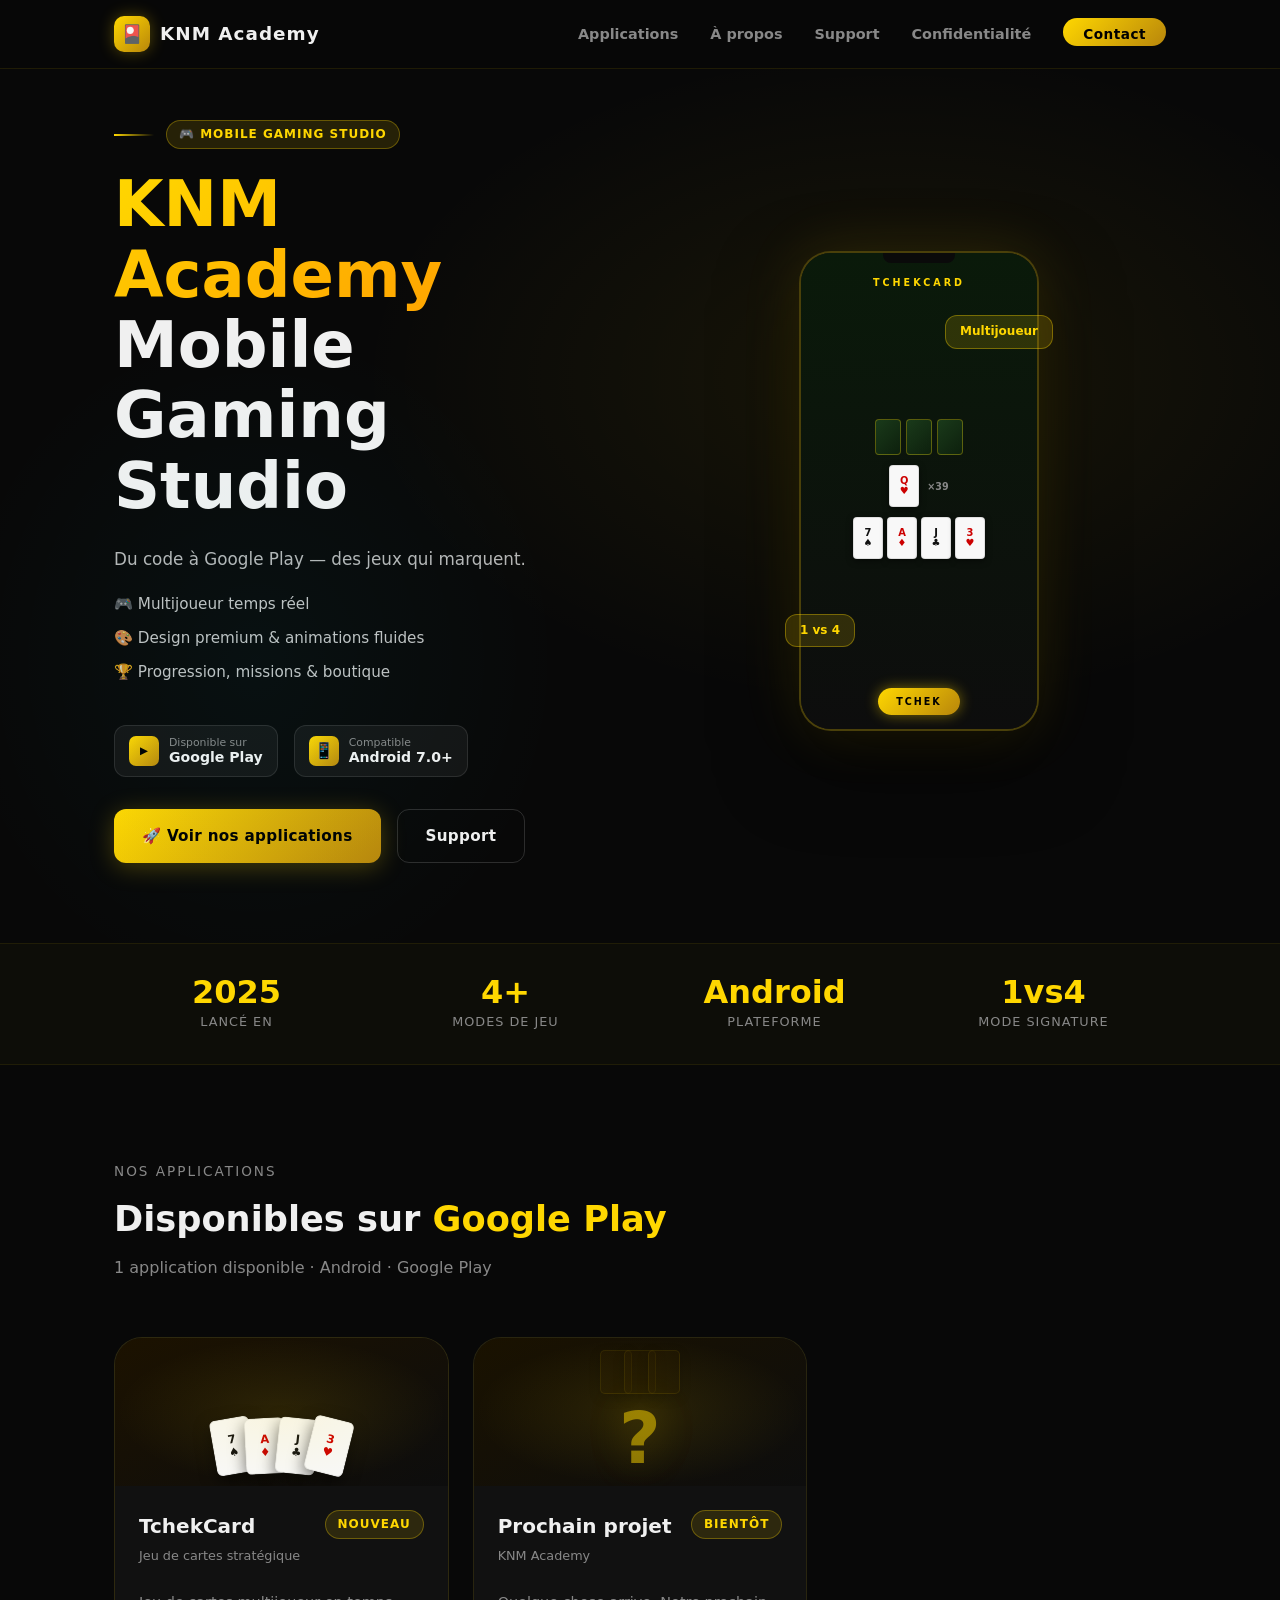
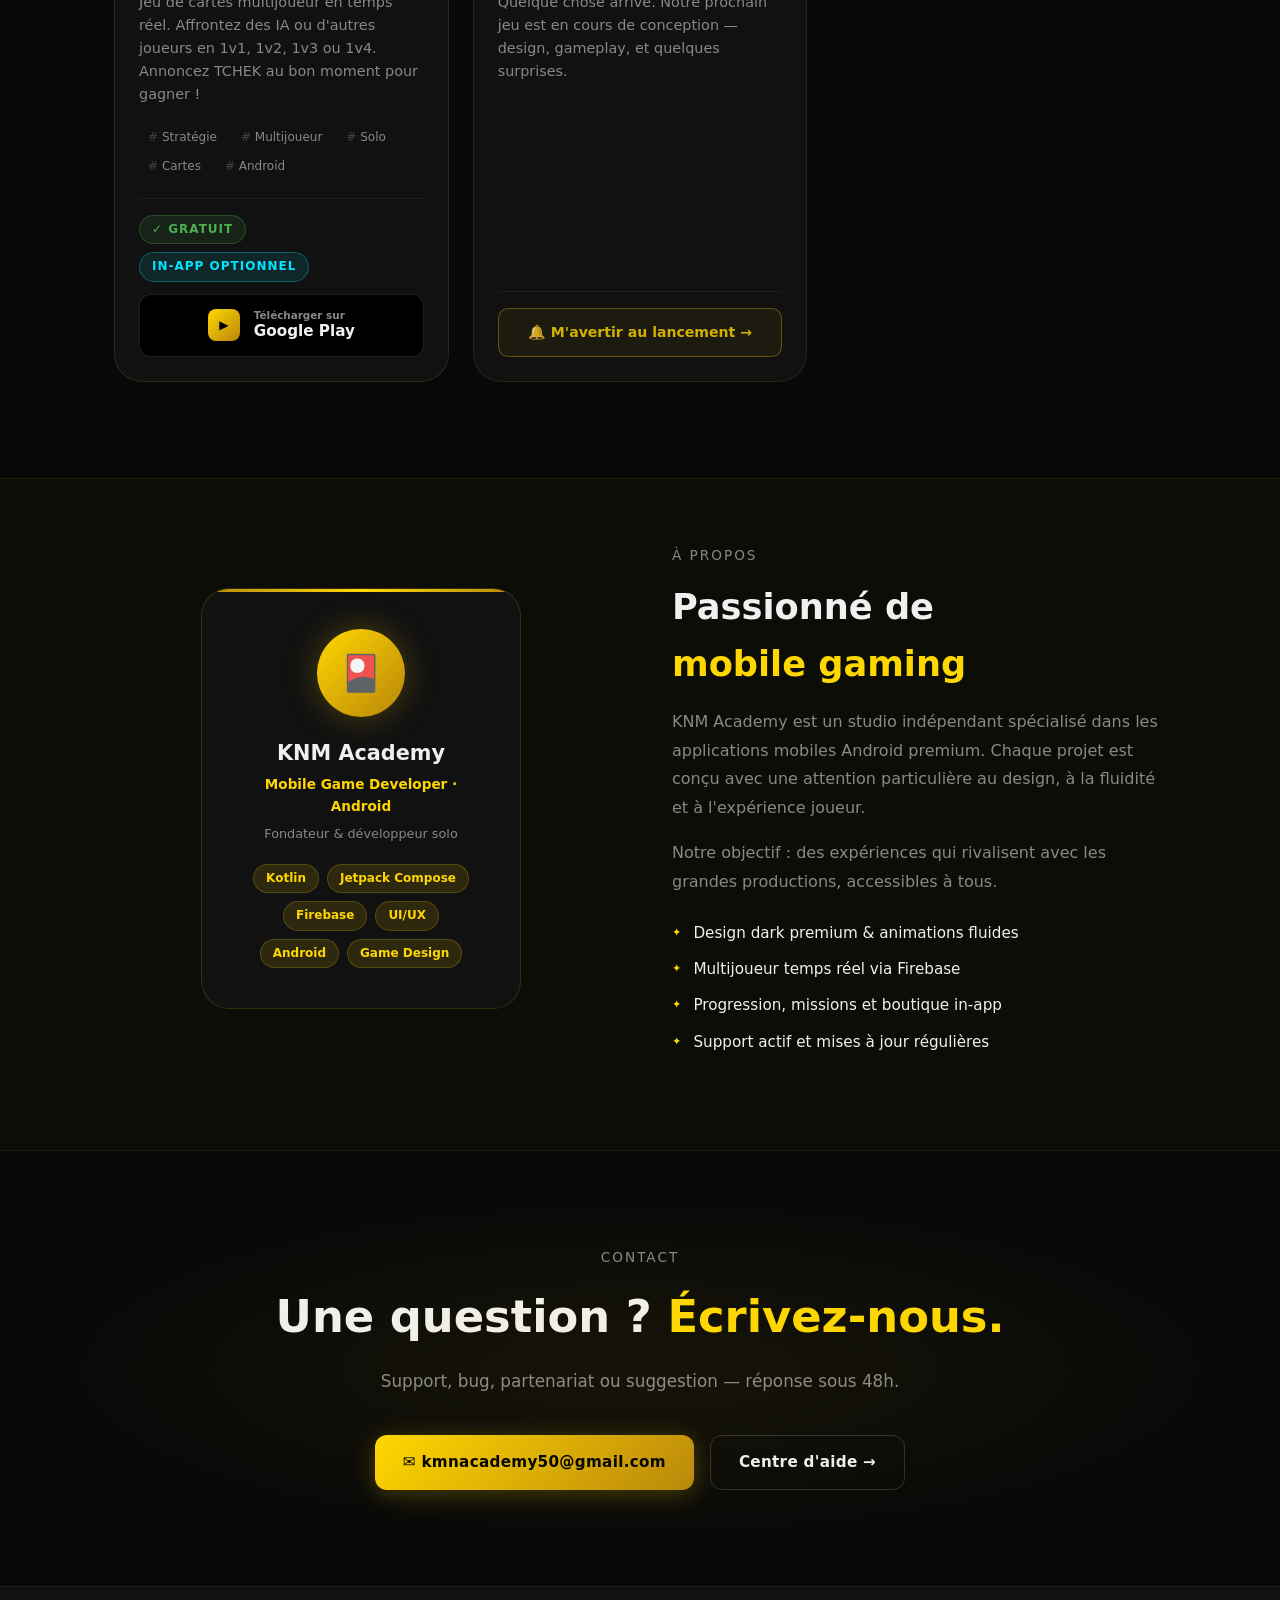
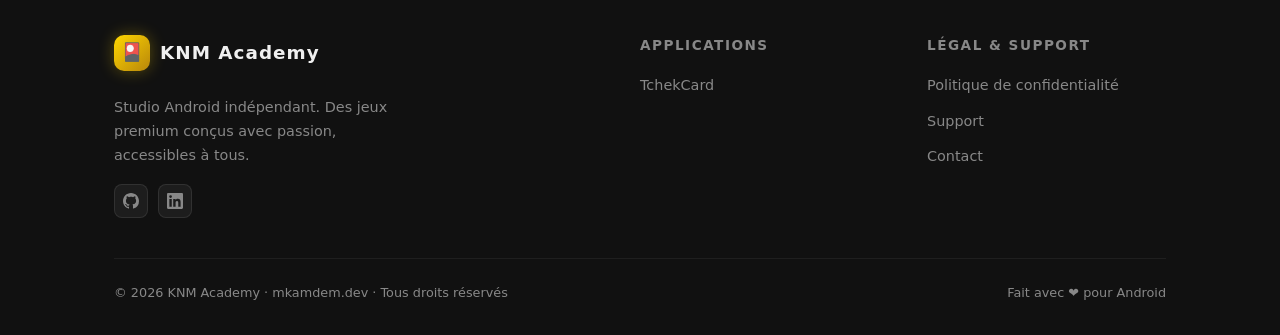
==== index.html @ 72278f52 "Add files via upload" ====
<!DOCTYPE html>
<html lang="fr">
<head>
  <meta charset="UTF-8" />
  <meta name="viewport" content="width=device-width, initial-scale=1.0" />
  <title>KNM Academy — Mobile Gaming Studio</title>
  <meta name="description" content="KNM Academy — Studio de développement Android. Découvrez TchekCard, le jeu de cartes stratégique multijoueur." />
  <meta name="author" content="KNM Academy" />
  <meta property="og:title" content="KNM Academy — Mobile Gaming Studio" />
  <meta property="og:description" content="Applications mobiles premium — Android" />
  <meta property="og:type" content="website" />
  <meta property="og:url" content="https://mkamdem.dev" />
  <link rel="icon" href="data:image/svg+xml,<svg xmlns='http://www.w3.org/2000/svg' viewBox='0 0 100 100'><text y='.9em' font-size='90'>🎴</text></svg>" />
  <link rel="stylesheet" href="style.css" />
</head>
<body>

  <!-- ── Navigation ─────────────────────────────────────────────────────── -->
  <nav id="navbar">
    <div class="container nav-inner">
      <a href="index.html" class="nav-logo">
        <div class="logo-icon">🎴</div>
        KNM Academy
      </a>
      <ul class="nav-links" id="navLinks">
        <li><a href="#apps">Applications</a></li>
        <li><a href="#about">À propos</a></li>
        <li><a href="support.html">Support</a></li>
        <li><a href="privacy-policy.html">Confidentialité</a></li>
        <li><a href="#contact" class="nav-cta">Contact</a></li>
      </ul>
      <div class="nav-hamburger" id="hamburger" aria-label="Menu">
        <span></span><span></span><span></span>
      </div>
    </div>
  </nav>

  <!-- ── Hero ───────────────────────────────────────────────────────────── -->
  <section class="hero">
    <div class="hero-bg"></div>
    <div class="container">
      <div class="hero-grid">

        <!-- Left — Text -->
        <div>
          <div class="hero-eyebrow">
            <span class="badge badge-gold">🎮 Mobile Gaming Studio</span>
          </div>

          <!-- FIX 1 : titre sémantique — or = nom de marque, pas mot aléatoire -->
          <h1 class="hero-title">
            <span>KNM Academy</span><br/>
            Mobile Gaming Studio
          </h1>

          <!-- FIX 5 : sous-titre court + bullets au lieu d'un paragraphe dense -->
          <p class="hero-tagline">Du code à Google Play — des jeux qui marquent.</p>
          <ul class="hero-bullets">
            <li>🎮 Multijoueur temps réel</li>
            <li>🎨 Design premium &amp; animations fluides</li>
            <li>🏆 Progression, missions &amp; boutique</li>
          </ul>

          <!-- FIX 7 : social proof — Google Play badge + rating -->
          <div class="social-proof-row">
            <div class="gplay-mockup">
              <span class="gplay-icon">▶</span>
              <div>
                <div class="gplay-label">Disponible sur</div>
                <div class="gplay-store">Google Play</div>
              </div>
            </div>
            <div class="gplay-mockup">
              <span class="gplay-icon" style="font-size:1rem;">📱</span>
              <div>
                <div class="gplay-label">Compatible</div>
                <div class="gplay-store">Android 7.0+</div>
              </div>
            </div>
          </div>

          <div class="hero-actions">
            <a href="#apps" class="btn btn-primary">🚀 Voir nos applications</a>
            <a href="support.html" class="btn btn-outline">Support</a>
          </div>
        </div>

        <!-- FIX 2 & 3 : mockup contrasté + badges sortis du conteneur -->
        <div class="hero-visual">
          <div class="mockup-wrapper">
            <div class="app-mockup">

              <!-- Phone top notch -->
              <div class="mockup-notch"></div>

              <!-- Game screen content -->
              <div class="mockup-screen">
                <div class="mockup-screen-title">TCHEKCARD</div>
                <div class="mockup-table">
                  <!-- Opponent hand -->
                  <div class="mockup-opp">
                    <div class="mockup-card-back"></div>
                    <div class="mockup-card-back"></div>
                    <div class="mockup-card-back"></div>
                  </div>
                  <!-- Discard pile -->
                  <div class="mockup-discard">
                    <div class="mockup-card-face red">Q<br/>♥</div>
                    <div class="mockup-pile-count">×39</div>
                  </div>
                  <!-- Player hand -->
                  <div class="mockup-hand">
                    <div class="mockup-card-face">7<br/>♠</div>
                    <div class="mockup-card-face red">A<br/>♦</div>
                    <div class="mockup-card-face">J<br/>♣</div>
                    <div class="mockup-card-face red">3<br/>♥</div>
                  </div>
                </div>
                <!-- TCHEK button -->
                <div class="mockup-tchek">TCHEK</div>
              </div>

            </div>
            <!-- FIX 3 : badges OUTSIDE mockup → plus d'overflow -->
            <span class="floating-badge top-right">Multijoueur</span>
            <span class="floating-badge bottom-left">1 vs 4</span>
          </div>
        </div>

      </div>
    </div>
  </section>

  <!-- ── Stats strip ────────────────────────────────────────────────────── -->
  <div class="stats-strip">
    <div class="container">
      <div class="stats-grid">
        <div>
          <div class="stat-num gold">2025</div>
          <div class="stat-label">Lancé en</div>
        </div>
        <div>
          <div class="stat-num gold">4+</div>
          <div class="stat-label">Modes de jeu</div>
        </div>
        <div>
          <div class="stat-num gold">Android</div>
          <div class="stat-label">Plateforme</div>
        </div>
        <div>
          <div class="stat-num gold">1vs4</div>
          <div class="stat-label">Mode signature</div>
        </div>
      </div>
    </div>
  </div>

  <!-- ── Apps ───────────────────────────────────────────────────────────── -->
  <section class="section" id="apps">
    <div class="container">
      <div class="section-header">
        <p class="sub" style="font-size:.85rem;letter-spacing:2px;text-transform:uppercase;margin-bottom:8px;">Nos Applications</p>
        <h2 class="section-title">Disponibles sur <span class="gold">Google Play</span></h2>
        <p class="section-sub">1 application disponible · Android · Google Play</p>
      </div>
      <div class="apps-grid">

        <!-- TchekCard -->
        <div class="app-card">
          <div class="app-card-banner tchekcard-banner">
            <div class="mini-hand">
              <div class="mini-card-face" style="--r:-10deg">7<br/>♠</div>
              <div class="mini-card-face red" style="--r:-3deg">A<br/>♦</div>
              <div class="mini-card-face" style="--r:6deg">J<br/>♣</div>
              <div class="mini-card-face red" style="--r:14deg">3<br/>♥</div>
            </div>
          </div>
          <div class="app-card-body">
            <div class="app-card-header">
              <div>
                <div class="app-name">TchekCard</div>
                <div class="app-genre">Jeu de cartes stratégique</div>
              </div>
              <span class="badge badge-gold">Nouveau</span>
            </div>
            <p class="app-desc">
              Jeu de cartes multijoueur en temps réel. Affrontez des IA ou d'autres joueurs
              en 1v1, 1v2, 1v3 ou 1v4. Annoncez TCHEK au bon moment pour gagner !
            </p>
            <div class="app-tags">
              <span class="app-tag">Stratégie</span>
              <span class="app-tag">Multijoueur</span>
              <span class="app-tag">Solo</span>
              <span class="app-tag">Cartes</span>
              <span class="app-tag">Android</span>
            </div>
            <div class="app-card-footer">
              <div style="display:flex;gap:8px;flex-wrap:wrap;margin-bottom:12px;">
                <span class="badge badge-green">✓ Gratuit</span>
                <span class="badge badge-cyan">In-app optionnel</span>
              </div>
              <a href="#" class="play-store-btn play-store-full">
                <span class="gp-arrow">▶</span>
                <div>
                  <div class="gp-sub">Télécharger sur</div>
                  <div class="gp-main">Google Play</div>
                </div>
              </a>
            </div>
          </div>
        </div>

        <!-- Coming soon -->
        <div class="app-card coming-soon-card">
          <div class="app-card-banner coming-banner">
            <div class="mystery-hand">
              <div class="mystery-card-back"></div>
              <div class="mystery-card-back"></div>
              <div class="mystery-card-back"></div>
            </div>
            <div class="mystery-label">?</div>
          </div>
          <div class="app-card-body">
            <div class="app-card-header">
              <div>
                <div class="app-name">Prochain projet</div>
                <div class="app-genre">KNM Academy</div>
              </div>
              <span class="badge badge-gold">Bientôt</span>
            </div>
            <p class="app-desc">
              Quelque chose arrive. Notre prochain jeu est en cours de conception —
              design, gameplay, et quelques surprises.
            </p>
            <div class="app-card-footer">
              <a href="mailto:kmnacademy50@gmail.com?subject=Notification — Prochain jeu KNM Academy" class="notify-btn">
                🔔 M'avertir au lancement →
              </a>
            </div>
          </div>
        </div>

      </div>
    </div>
  </section>

  <!-- ── About ──────────────────────────────────────────────────────────── -->
  <section class="section" id="about" style="padding-top:64px;background:rgba(255,215,0,.02);border-top:1px solid rgba(255,215,0,.06);border-bottom:1px solid rgba(255,215,0,.06);">
    <div class="container">
      <div class="about-grid">
        <div class="about-visual">
          <div class="dev-card">
            <div class="dev-avatar">🎴</div>
            <div class="dev-name">KNM Academy</div>
            <div class="dev-role">Mobile Game Developer · Android</div>
            <div class="dev-bio">Fondateur &amp; développeur solo</div>
            <div class="dev-skills">
              <span class="skill-tag">Kotlin</span>
              <span class="skill-tag">Jetpack Compose</span>
              <span class="skill-tag">Firebase</span>
              <span class="skill-tag">UI/UX</span>
              <span class="skill-tag">Android</span>
              <span class="skill-tag">Game Design</span>
            </div>
          </div>
        </div>
        <div class="about-content">
          <p class="sub" style="font-size:.85rem;letter-spacing:2px;text-transform:uppercase;margin-bottom:12px;">À propos</p>
          <h2 class="section-title">Passionné de <span class="gold" style="white-space:nowrap;">mobile gaming</span></h2>
          <p style="color:var(--text-sub);font-size:1rem;line-height:1.8;margin:16px 0;">
            KNM Academy est un studio indépendant spécialisé dans les applications mobiles Android premium.
            Chaque projet est conçu avec une attention particulière au design, à la fluidité et à l'expérience joueur.
          </p>
          <p style="color:var(--text-sub);font-size:1rem;line-height:1.8;margin-bottom:24px;">
            Notre objectif : des expériences qui rivalisent avec les grandes productions, accessibles à tous.
          </p>
          <ul class="feature-list">
            <li>Design dark premium &amp; animations fluides</li>
            <li>Multijoueur temps réel via Firebase</li>
            <li>Progression, missions et boutique in-app</li>
            <li>Support actif et mises à jour régulières</li>
          </ul>
        </div>
      </div>
    </div>
  </section>

  <!-- ── CTA / Contact ──────────────────────────────────────────────────── -->
  <section class="cta-section" id="contact">
    <div class="container">
      <p class="sub" style="font-size:.85rem;letter-spacing:2px;text-transform:uppercase;margin-bottom:12px;">Contact</p>
      <h2 class="cta-title">Une question ? <span class="gold">Écrivez-nous.</span></h2>
      <p class="cta-desc">Support, bug, partenariat ou suggestion — réponse sous 48h.</p>
      <div style="display:flex;gap:16px;justify-content:center;flex-wrap:wrap;">
        <a href="mailto:kmnacademy50@gmail.com" class="btn btn-primary">✉️ kmnacademy50@gmail.com</a>
        <a href="support.html" class="btn btn-outline">Centre d'aide →</a>
      </div>
    </div>
  </section>

  <!-- ── Footer ─────────────────────────────────────────────────────────── -->
  <footer>
    <div class="container">
      <div class="footer-grid">
        <div class="footer-brand">
          <a href="index.html" class="nav-logo" style="margin-bottom:12px;display:inline-flex;">
            <div class="logo-icon">🎴</div>
            KNM Academy
          </a>
          <p>Studio Android indépendant. Des jeux premium conçus avec passion, accessibles à tous.</p>
          <div class="footer-social">
            <a href="https://github.com/mkamdem" class="social-link" aria-label="GitHub" target="_blank" rel="noopener">
              <svg width="16" height="16" viewBox="0 0 24 24" fill="currentColor"><path d="M12 0C5.37 0 0 5.37 0 12c0 5.31 3.435 9.795 8.205 11.385.6.105.825-.255.825-.57 0-.285-.015-1.23-.015-2.235-3.015.555-3.795-.735-4.035-1.41-.135-.345-.72-1.41-1.23-1.695-.42-.225-1.02-.78-.015-.795.945-.015 1.62.87 1.845 1.23 1.08 1.815 2.805 1.305 3.495.99.105-.78.42-1.305.765-1.605-2.67-.3-5.46-1.335-5.46-5.925 0-1.305.465-2.385 1.23-3.225-.12-.3-.54-1.53.12-3.18 0 0 1.005-.315 3.3 1.23.96-.27 1.98-.405 3-.405s2.04.135 3 .405c2.295-1.56 3.3-1.23 3.3-1.23.66 1.65.24 2.88.12 3.18.765.84 1.23 1.905 1.23 3.225 0 4.605-2.805 5.625-5.475 5.925.435.375.81 1.095.81 2.22 0 1.605-.015 2.895-.015 3.3 0 .315.225.69.825.57A12.02 12.02 0 0 0 24 12c0-6.63-5.37-12-12-12z"/></svg>
            </a>
            <a href="https://linkedin.com/in/mkamdem" class="social-link" aria-label="LinkedIn" target="_blank" rel="noopener">
              <svg width="16" height="16" viewBox="0 0 24 24" fill="currentColor"><path d="M20.447 20.452h-3.554v-5.569c0-1.328-.027-3.037-1.852-3.037-1.853 0-2.136 1.445-2.136 2.939v5.667H9.351V9h3.414v1.561h.046c.477-.9 1.637-1.85 3.37-1.85 3.601 0 4.267 2.37 4.267 5.455v6.286zM5.337 7.433a2.062 2.062 0 0 1-2.063-2.065 2.064 2.064 0 1 1 2.063 2.065zm1.782 13.019H3.555V9h3.564v11.452zM22.225 0H1.771C.792 0 0 .774 0 1.729v20.542C0 23.227.792 24 1.771 24h20.451C23.2 24 24 23.227 24 22.271V1.729C24 .774 23.2 0 22.222 0h.003z"/></svg>
            </a>
          </div>
        </div>
        <div class="footer-col">
          <h4>Applications</h4>
          <ul>
            <li><a href="#apps">TchekCard</a></li>
          </ul>
        </div>
        <div class="footer-col">
          <h4>Légal &amp; Support</h4>
          <ul>
            <li><a href="privacy-policy.html">Politique de confidentialité</a></li>
            <li><a href="support.html">Support</a></li>
            <li><a href="mailto:kmnacademy50@gmail.com">Contact</a></li>
          </ul>
        </div>
      </div>
      <div class="footer-bottom">
        <span>© 2026 KNM Academy · mkamdem.dev · Tous droits réservés</span>
        <span>Fait avec ❤️ pour Android</span>
      </div>
    </div>
  </footer>

  <script>
    const hamburger = document.getElementById('hamburger');
    const navLinks  = document.getElementById('navLinks');
    hamburger.addEventListener('click', () => navLinks.classList.toggle('open'));
    window.addEventListener('scroll', () => {
      document.getElementById('navbar').style.background =
        window.scrollY > 40 ? 'rgba(8,8,8,.97)' : 'rgba(8,8,8,.85)';
    });
    document.querySelectorAll('.nav-links a').forEach(a => {
      a.addEventListener('click', () => navLinks.classList.remove('open'));
    });
  </script>
</body>
</html>
---- style.css ----
/* ── Reset & Base ─────────────────────────────────────────────────────────── */
*, *::before, *::after { box-sizing: border-box; margin: 0; padding: 0; }

:root {
  --bg:        #080808;
  --surface:   #111111;
  --surface2:  #1A1A1A;
  --gold:      #FFD700;
  --gold-dark: #B8860B;
  --gold-dim:  rgba(255,215,0,0.12);
  --cyan:      #00E5FF;
  --text:      #F0F0F0;
  --text-sub:  #888888;
  --radius:    16px;
  --radius-lg: 28px;
}

html { scroll-behavior: smooth; }

body {
  background: var(--bg);
  color: var(--text);
  font-family: 'Segoe UI', system-ui, -apple-system, sans-serif;
  line-height: 1.6;
  overflow-x: hidden;
}

a { color: var(--gold); text-decoration: none; transition: opacity .2s; }
a:hover { opacity: .75; }

img { max-width: 100%; display: block; }

/* ── Utilities ────────────────────────────────────────────────────────────── */
.container { max-width: 1100px; margin: 0 auto; padding: 0 24px; }
.gold      { color: var(--gold); }
.cyan      { color: var(--cyan); }
.sub       { color: var(--text-sub); }

.badge {
  display: inline-block;
  padding: 4px 12px;
  border-radius: 999px;
  font-size: .75rem;
  font-weight: 700;
  letter-spacing: 1px;
  text-transform: uppercase;
}
.badge-gold  { background: var(--gold-dim); color: var(--gold); border: 1px solid rgba(255,215,0,.3); }
.badge-cyan  { background: rgba(0,229,255,.1); color: var(--cyan); border: 1px solid rgba(0,229,255,.3); }
.badge-green { background: rgba(76,175,80,.12); color: #4CAF50; border: 1px solid rgba(76,175,80,.3); }

.section-title {
  font-size: clamp(1.6rem, 3vw, 2.2rem);
  font-weight: 900;
  margin-bottom: 8px;
}
.section-sub {
  color: var(--text-sub);
  font-size: 1rem;
  margin-bottom: 48px;
}

/* ── Navigation ───────────────────────────────────────────────────────────── */
nav {
  position: fixed;
  top: 0; left: 0; right: 0;
  z-index: 100;
  background: rgba(8,8,8,.85);
  backdrop-filter: blur(16px);
  -webkit-backdrop-filter: blur(16px);
  border-bottom: 1px solid rgba(255,215,0,.1);
  transition: background .3s;
}

.nav-inner {
  display: flex;
  align-items: center;
  justify-content: space-between;
  height: 68px;
}

.nav-logo {
  display: flex;
  align-items: center;
  gap: 10px;
  font-size: 1.15rem;
  font-weight: 900;
  color: var(--text);
  letter-spacing: 1px;
}

.nav-logo .logo-icon {
  width: 36px; height: 36px;
  background: linear-gradient(135deg, var(--gold), var(--gold-dark));
  border-radius: 10px;
  display: flex; align-items: center; justify-content: center;
  font-size: 1.1rem;
  box-shadow: 0 0 16px rgba(255,215,0,.3);
}

.nav-links {
  display: flex;
  align-items: center;
  gap: 32px;
  list-style: none;
}

.nav-links a {
  color: var(--text-sub);
  font-size: .9rem;
  font-weight: 600;
  transition: color .2s;
  position: relative;
  padding-bottom: 4px;
}
.nav-links a::after {
  content: '';
  position: absolute;
  bottom: 0; left: 0; right: 0;
  height: 2px;
  background: var(--gold);
  border-radius: 1px;
  transform: scaleX(0);
  transform-origin: left;
  transition: transform .25s ease;
}
.nav-links a:hover, .nav-links a.active { color: var(--gold); opacity: 1; }
.nav-links a:hover::after, .nav-links a.active::after { transform: scaleX(1); }

.nav-cta {
  background: linear-gradient(135deg, var(--gold), var(--gold-dark));
  color: #000 !important;
  padding: 8px 20px;
  border-radius: 999px;
  font-weight: 700 !important;
  font-size: .85rem !important;
  letter-spacing: .5px;
  transition: transform .2s, box-shadow .2s !important;
}
.nav-cta:hover { transform: translateY(-1px); box-shadow: 0 4px 20px rgba(255,215,0,.35); opacity: 1 !important; }

.nav-hamburger { display: none; flex-direction: column; gap: 5px; cursor: pointer; padding: 4px; }
.nav-hamburger span { display: block; width: 22px; height: 2px; background: var(--text); border-radius: 2px; transition: .3s; }

/* ── Hero ─────────────────────────────────────────────────────────────────── */
.hero {
  min-height: 100vh;
  display: flex;
  align-items: center;
  position: relative;
  overflow: hidden;
  padding: 120px 0 80px;
}

.hero-bg {
  position: absolute;
  inset: 0;
  background:
    radial-gradient(ellipse 60% 50% at 70% 40%, rgba(255,215,0,.07) 0%, transparent 70%),
    radial-gradient(ellipse 40% 60% at 20% 70%, rgba(0,229,255,.04) 0%, transparent 60%);
  pointer-events: none;
}

.hero-grid {
  display: grid;
  grid-template-columns: 1fr 1fr;
  gap: 64px;
  align-items: center;
}

.hero-eyebrow {
  display: flex;
  align-items: center;
  gap: 12px;
  margin-bottom: 20px;
}
.hero-eyebrow::before {
  content: '';
  display: block;
  width: 40px; height: 2px;
  background: linear-gradient(90deg, var(--gold), transparent);
}

.hero-title {
  font-size: clamp(2.6rem, 5vw, 4rem);
  font-weight: 900;
  line-height: 1.1;
  margin-bottom: 24px;
}
.hero-title span {
  background: linear-gradient(135deg, var(--gold), #FFA500);
  -webkit-background-clip: text;
  -webkit-text-fill-color: transparent;
  background-clip: text;
}

.hero-desc {
  color: var(--text-sub);
  font-size: 1.1rem;
  line-height: 1.7;
  margin-bottom: 40px;
  max-width: 480px;
}

.hero-tagline {
  color: rgba(240,240,240,.75);
  font-size: 1.05rem;
  line-height: 1.7;
  margin-bottom: 18px;
  max-width: 460px;
}

.hero-bullets {
  list-style: none;
  display: flex;
  flex-direction: column;
  gap: 10px;
  margin-bottom: 40px;
}
.hero-bullets li {
  color: rgba(240,240,240,.8);
  font-size: .95rem;
  display: flex;
  align-items: center;
  gap: 8px;
}

/* Social proof */
.social-proof-row {
  display: flex;
  align-items: center;
  gap: 16px;
  margin-bottom: 32px;
  flex-wrap: wrap;
}
.gplay-mockup {
  display: inline-flex;
  align-items: center;
  gap: 10px;
  background: rgba(255,255,255,.05);
  border: 1px solid rgba(255,255,255,.1);
  border-radius: 12px;
  padding: 10px 14px;
}
.gplay-icon {
  width: 30px; height: 30px;
  background: linear-gradient(135deg, var(--gold), var(--gold-dark));
  border-radius: 7px;
  display: flex;
  align-items: center;
  justify-content: center;
  font-size: .65rem;
  color: #000;
  font-weight: 900;
}
.gplay-label {
  font-size: .68rem;
  color: var(--text-sub);
  line-height: 1.2;
}
.gplay-store {
  font-size: .88rem;
  font-weight: 800;
  color: var(--text);
  line-height: 1.2;
}
.rating-mockup {
  display: flex;
  flex-direction: column;
  gap: 3px;
}
.stars {
  color: var(--gold);
  font-size: .95rem;
  letter-spacing: 2px;
}

.hero-actions {
  display: flex;
  gap: 16px;
  flex-wrap: wrap;
}

.btn {
  display: inline-flex;
  align-items: center;
  gap: 8px;
  padding: 14px 28px;
  border-radius: 12px;
  font-weight: 700;
  font-size: .95rem;
  cursor: pointer;
  transition: transform .2s, box-shadow .2s;
  border: none;
  letter-spacing: .3px;
}
.btn:hover { transform: translateY(-2px); opacity: 1; }

.btn-primary {
  background: linear-gradient(135deg, var(--gold), var(--gold-dark));
  color: #000;
  box-shadow: 0 4px 24px rgba(255,215,0,.25);
}
.btn-primary:hover { box-shadow: 0 8px 32px rgba(255,215,0,.4); }

.btn-outline {
  background: transparent;
  color: var(--text);
  border: 1.5px solid rgba(255,255,255,.15);
}
.btn-outline:hover { border-color: rgba(255,215,0,.4); color: var(--gold); }

/* Hero visual — phone mockup */
.hero-visual {
  display: flex;
  justify-content: center;
  align-items: center;
  position: relative;
}

/* Wrapper holds the phone + floating badges (no overflow:hidden) */
.mockup-wrapper {
  position: relative;
  display: inline-block;
  width: 240px;
  height: 480px;
}

.app-mockup {
  width: 240px;
  height: 480px;
  background: #0D0D0D;
  border-radius: 32px;
  border: 2px solid rgba(255,215,0,.25);
  box-shadow: 0 0 60px rgba(255,215,0,.12), 0 32px 80px rgba(0,0,0,.6);
  position: relative;
  overflow: hidden;
  display: flex;
  flex-direction: column;
}

/* Phone notch */
.mockup-notch {
  width: 72px; height: 10px;
  background: #0A0A0A;
  border-radius: 0 0 8px 8px;
  position: absolute;
  top: 0; left: 50%;
  transform: translateX(-50%);
  z-index: 2;
}

/* Game screen inside phone */
.mockup-screen {
  flex: 1;
  display: flex;
  flex-direction: column;
  align-items: center;
  justify-content: space-between;
  padding: 18px 12px 14px;
  background: linear-gradient(180deg, #0A1A0A 0%, #0D0D0D 100%);
}

.mockup-screen-title {
  font-size: .6rem;
  font-weight: 900;
  letter-spacing: 3px;
  color: var(--gold);
  margin-top: 4px;
}

.mockup-table {
  display: flex;
  flex-direction: column;
  align-items: center;
  gap: 10px;
  flex: 1;
  justify-content: center;
  width: 100%;
}

/* Opponent cards (face-down) */
.mockup-opp {
  display: flex;
  gap: 5px;
  justify-content: center;
}
.mockup-card-back {
  width: 26px; height: 36px;
  background: linear-gradient(135deg, #1A3A1A, #0D200D);
  border: 1px solid rgba(255,215,0,.3);
  border-radius: 4px;
}

/* Discard pile area */
.mockup-discard {
  display: flex;
  align-items: center;
  gap: 8px;
}
.mockup-pile-count {
  font-size: .6rem;
  color: var(--text-sub);
  font-weight: 600;
}

/* Face-up cards */
.mockup-card-face {
  width: 30px; height: 42px;
  background: #F8F8F8;
  border: 1px solid rgba(0,0,0,.1);
  border-radius: 4px;
  display: flex;
  flex-direction: column;
  align-items: center;
  justify-content: center;
  font-size: .62rem;
  font-weight: 900;
  color: #111;
  line-height: 1.1;
  box-shadow: 0 2px 6px rgba(0,0,0,.5);
  text-align: center;
}
.mockup-card-face.red { color: #CC0000; }

/* Player hand */
.mockup-hand {
  display: flex;
  gap: 4px;
  justify-content: center;
}

/* TCHEK button */
.mockup-tchek {
  background: linear-gradient(135deg, var(--gold), var(--gold-dark));
  color: #000;
  font-size: .6rem;
  font-weight: 900;
  letter-spacing: 2px;
  padding: 6px 18px;
  border-radius: 999px;
  box-shadow: 0 0 14px rgba(255,215,0,.45);
}

.floating-badge {
  position: absolute;
  background: rgba(255,215,0,.15);
  border: 1px solid rgba(255,215,0,.35);
  border-radius: 12px;
  padding: 6px 14px;
  font-size: .75rem;
  font-weight: 700;
  color: var(--gold);
  animation: float 3s ease-in-out infinite;
}
.floating-badge.top-right { top: 64px; right: -14px; animation-delay: .5s; }
.floating-badge.bottom-left { bottom: 84px; left: -14px; animation-delay: 1s; }

@keyframes float {
  0%, 100% { transform: translateY(0); }
  50% { transform: translateY(-8px); }
}

/* ── Stats strip ──────────────────────────────────────────────────────────── */
.stats-strip {
  padding: 32px 0;
  border-top: 1px solid rgba(255,215,0,.08);
  border-bottom: 1px solid rgba(255,215,0,.08);
  background: rgba(255,215,0,.02);
}
.stats-grid {
  display: grid;
  grid-template-columns: repeat(4, 1fr);
  gap: 24px;
  text-align: center;
}
.stat-num {
  font-size: 2rem;
  font-weight: 900;
  color: var(--gold);
  line-height: 1;
}
.stat-label {
  font-size: .8rem;
  color: var(--text-sub);
  text-transform: uppercase;
  letter-spacing: 1px;
  margin-top: 4px;
}

/* ── Apps section ─────────────────────────────────────────────────────────── */
.section { padding: 96px 0; }
.section-header { margin-bottom: 56px; }

.apps-grid {
  display: grid;
  grid-template-columns: repeat(auto-fill, minmax(320px, 1fr));
  gap: 24px;
  align-items: stretch;
}

.app-card {
  background: var(--surface);
  border: 1px solid rgba(255,215,0,.12);
  border-radius: var(--radius-lg);
  overflow: hidden;
  transition: transform .3s, box-shadow .3s, border-color .3s;
  position: relative;
  display: flex;
  flex-direction: column;
  min-height: 520px;
}
.app-card:hover {
  transform: translateY(-4px);
  box-shadow: 0 16px 48px rgba(255,215,0,.1);
  border-color: rgba(255,215,0,.35);
}

.app-card-banner {
  height: 148px;
  background: linear-gradient(135deg, #1C1400, #0D0D0D);
  display: flex;
  align-items: center;
  justify-content: center;
  font-size: 4rem;
  position: relative;
  overflow: hidden;
  flex-shrink: 0;
}
.app-card-banner::after {
  content: '';
  position: absolute;
  inset: 0;
  background: radial-gradient(ellipse at center, rgba(255,215,0,.1), transparent 70%);
}

.app-card-body { padding: 24px; flex: 1; display: flex; flex-direction: column; }
.app-card-header { display: flex; align-items: flex-start; justify-content: space-between; margin-bottom: 12px; }
.app-name { font-size: 1.25rem; font-weight: 900; margin-bottom: 4px; }
.app-genre { font-size: .8rem; color: var(--text-sub); }
.app-desc { color: var(--text-sub); font-size: .9rem; line-height: 1.6; margin: 12px 0 20px; }

.app-tags { display: flex; flex-wrap: wrap; gap: 6px; margin-bottom: 20px; }
.app-tag {
  padding: 2px 9px;
  background: transparent;
  border: none;
  border-radius: 4px;
  font-size: .75rem;
  color: var(--text-sub);
  cursor: default;
  user-select: none;
}
.app-tag::before { content: '# '; opacity: .4; }

.app-card-footer {
  display: flex;
  flex-direction: column;
  padding-top: 16px;
  border-top: 1px solid rgba(255,255,255,.06);
  margin-top: auto;
}

.play-store-btn {
  display: inline-flex;
  align-items: center;
  gap: 8px;
  background: var(--surface2);
  border: 1px solid rgba(255,215,0,.2);
  color: var(--text);
  padding: 8px 16px;
  border-radius: 10px;
  font-size: .85rem;
  font-weight: 600;
  transition: background .2s, border-color .2s;
}
.play-store-btn:hover { background: rgba(255,215,0,.08); border-color: rgba(255,215,0,.4); color: var(--gold); opacity: 1; }

/* Full-width Google Play CTA */
.play-store-full {
  display: flex !important;
  width: 100%;
  justify-content: center;
  align-items: center;
  gap: 14px;
  background: #000 !important;
  border: 1.5px solid rgba(255,255,255,.12) !important;
  color: var(--text) !important;
  padding: 14px 20px !important;
  border-radius: 12px !important;
  transition: border-color .2s, box-shadow .2s !important;
}
.play-store-full:hover {
  border-color: rgba(255,215,0,.45) !important;
  box-shadow: 0 0 24px rgba(255,215,0,.12);
  color: var(--text) !important;
  opacity: 1 !important;
}
.gp-arrow {
  width: 32px; height: 32px;
  background: linear-gradient(135deg, var(--gold), var(--gold-dark));
  border-radius: 8px;
  display: flex;
  align-items: center;
  justify-content: center;
  color: #000;
  font-size: .75rem;
  font-weight: 900;
  flex-shrink: 0;
}
.gp-sub { font-size: .65rem; color: var(--text-sub); line-height: 1.3; }
.gp-main { font-size: .95rem; font-weight: 800; line-height: 1.3; }

/* TchekCard banner — mini card hand preview */
.tchekcard-banner {
  background: linear-gradient(155deg, #1C1200, #0D0D0D) !important;
  align-items: flex-end;
  padding-bottom: 12px;
}
.mini-hand {
  display: flex;
  align-items: flex-end;
  justify-content: center;
  gap: -4px;
}
.mini-card-face {
  width: 40px;
  height: 56px;
  background: #F8F8F8;
  border: 1px solid rgba(0,0,0,.08);
  border-radius: 6px;
  display: flex;
  flex-direction: column;
  align-items: center;
  justify-content: center;
  font-size: .72rem;
  font-weight: 900;
  color: #111;
  line-height: 1.1;
  box-shadow: 0 6px 16px rgba(0,0,0,.55);
  transform: rotate(var(--r, 0deg));
  text-align: center;
  margin-left: -8px;
}
.mini-card-face:first-child { margin-left: 0; }
.mini-card-face.red { color: #CC0000; }

/* Coming soon teaser card — matches gold theme */
.coming-soon-card { border-color: rgba(255,215,0,.1); }
.coming-soon-card:hover { border-color: rgba(255,215,0,.35) !important; box-shadow: 0 16px 48px rgba(255,215,0,.08) !important; }
.coming-banner {
  background: linear-gradient(155deg, #1A1200, #0D0D0D) !important;
  flex-direction: column;
  gap: 8px;
}
.mystery-hand {
  display: flex;
  align-items: flex-end;
  gap: -4px;
}
.mystery-card-back {
  width: 32px;
  height: 44px;
  background: linear-gradient(135deg, #2A1C00, #1A1200);
  border: 1px solid rgba(255,215,0,.2);
  border-radius: 5px;
  box-shadow: 0 4px 12px rgba(0,0,0,.5);
  margin-left: -8px;
  position: relative;
  overflow: hidden;
  opacity: .45;
}
.mystery-card-back:first-child { margin-left: 0; }
.mystery-label {
  font-size: 4.5rem;
  font-weight: 900;
  color: rgba(255,215,0,.5);
  line-height: 1;
  text-shadow: 0 0 40px rgba(255,215,0,.25), 0 0 80px rgba(255,215,0,.1);
}

/* Notify CTA on coming-soon card — gold outline matching site theme */
.notify-btn {
  display: inline-flex;
  align-items: center;
  gap: 8px;
  width: 100%;
  justify-content: center;
  padding: 12px 18px;
  border-radius: 10px;
  border: 1.5px solid rgba(255,215,0,.3);
  background: rgba(255,215,0,.05);
  color: rgba(255,215,0,.8);
  font-size: .88rem;
  font-weight: 700;
  transition: border-color .2s, background .2s, box-shadow .2s;
  cursor: pointer;
}
.notify-btn:hover {
  border-color: rgba(255,215,0,.65);
  background: rgba(255,215,0,.1);
  box-shadow: 0 0 20px rgba(255,215,0,.1);
  opacity: 1;
  color: var(--gold);
}

/* ── About section ────────────────────────────────────────────────────────── */
.about-grid {
  display: grid;
  grid-template-columns: 1fr 1fr;
  gap: 64px;
  align-items: center;
}

.about-visual {
  display: flex;
  justify-content: center;
}

.dev-card {
  background: var(--surface);
  border: 1px solid rgba(255,215,0,.15);
  border-radius: var(--radius-lg);
  padding: 40px;
  text-align: center;
  max-width: 320px;
  width: 100%;
  position: relative;
  overflow: hidden;
}
.dev-card::before {
  content: '';
  position: absolute;
  top: 0; left: 0; right: 0;
  height: 3px;
  background: linear-gradient(90deg, var(--gold-dark), var(--gold), var(--gold-dark));
}

.dev-avatar {
  width: 88px; height: 88px;
  background: linear-gradient(135deg, var(--gold), var(--gold-dark));
  border-radius: 50%;
  margin: 0 auto 20px;
  display: flex;
  align-items: center;
  justify-content: center;
  font-size: 2.2rem;
  box-shadow: 0 0 32px rgba(255,215,0,.25);
}

.dev-name { font-size: 1.3rem; font-weight: 900; margin-bottom: 4px; }
.dev-role { color: var(--gold); font-size: .85rem; font-weight: 600; margin-bottom: 6px; }
.dev-bio { color: var(--text-sub); font-size: .8rem; margin-bottom: 20px; }

.dev-skills {
  display: flex;
  flex-wrap: wrap;
  gap: 8px;
  justify-content: center;
}
.skill-tag {
  padding: 4px 12px;
  background: var(--gold-dim);
  border: 1px solid rgba(255,215,0,.2);
  border-radius: 999px;
  font-size: .75rem;
  color: var(--gold);
  font-weight: 600;
}

.about-content p {
  color: var(--text-sub);
  font-size: 1rem;
  line-height: 1.8;
  margin-bottom: 16px;
}

.feature-list {
  list-style: none;
  margin-top: 24px;
  display: flex;
  flex-direction: column;
  gap: 12px;
}
.feature-list li {
  display: flex;
  align-items: center;
  gap: 12px;
  font-size: .95rem;
}
.feature-list li::before {
  content: '✦';
  color: var(--gold);
  font-size: .7rem;
  flex-shrink: 0;
}

/* ── Contact / CTA section ────────────────────────────────────────────────── */
.cta-section {
  padding: 96px 0;
  text-align: center;
  position: relative;
  overflow: hidden;
}
.cta-section::before {
  content: '';
  position: absolute;
  inset: 0;
  background: radial-gradient(ellipse 70% 60% at 50% 50%, rgba(255,215,0,.06), transparent 70%);
  pointer-events: none;
}

.cta-title {
  font-size: clamp(1.8rem, 3.5vw, 2.8rem);
  font-weight: 900;
  margin-bottom: 16px;
}
.cta-desc { color: var(--text-sub); font-size: 1.05rem; margin-bottom: 40px; }
.cta-email {
  display: inline-flex;
  align-items: center;
  gap: 10px;
  background: var(--surface);
  border: 1px solid rgba(255,215,0,.2);
  border-radius: var(--radius);
  padding: 14px 28px;
  color: var(--gold);
  font-weight: 600;
  font-size: 1rem;
  margin-top: 16px;
  transition: background .2s, border-color .2s;
}
.cta-email:hover { background: rgba(255,215,0,.06); border-color: rgba(255,215,0,.4); opacity: 1; }

/* ── Footer ───────────────────────────────────────────────────────────────── */
footer {
  background: var(--surface);
  border-top: 1px solid rgba(255,215,0,.08);
  padding: 48px 0 32px;
}

.footer-grid {
  display: grid;
  grid-template-columns: 2fr 1fr 1fr;
  gap: 48px;
  margin-bottom: 40px;
}

.footer-brand p {
  color: var(--text-sub);
  font-size: .9rem;
  line-height: 1.7;
  margin-top: 12px;
  max-width: 280px;
}

.footer-social {
  display: flex;
  gap: 10px;
  margin-top: 16px;
}
.social-link {
  width: 34px; height: 34px;
  background: rgba(255,255,255,.05);
  border: 1px solid rgba(255,255,255,.09);
  border-radius: 8px;
  display: flex;
  align-items: center;
  justify-content: center;
  color: var(--text-sub);
  transition: background .2s, border-color .2s, color .2s;
}
.social-link:hover {
  background: rgba(255,215,0,.08);
  border-color: rgba(255,215,0,.3);
  color: var(--gold);
  opacity: 1;
}

.footer-col h4 {
  font-size: .85rem;
  font-weight: 700;
  text-transform: uppercase;
  letter-spacing: 1.5px;
  color: var(--text-sub);
  margin-bottom: 16px;
}
.footer-col ul { list-style: none; }
.footer-col ul li { margin-bottom: 10px; }
.footer-col ul a { color: var(--text-sub); font-size: .9rem; transition: color .2s; }
.footer-col ul a:hover { color: var(--gold); opacity: 1; }

.footer-bottom {
  display: flex;
  align-items: center;
  justify-content: space-between;
  padding-top: 24px;
  border-top: 1px solid rgba(255,255,255,.06);
  color: var(--text-sub);
  font-size: .8rem;
}

/* ── Inner pages (privacy, support) ──────────────────────────────────────── */
.page-hero {
  padding: 140px 0 64px;
  border-bottom: 1px solid rgba(255,215,0,.08);
  background: linear-gradient(180deg, rgba(255,215,0,.04) 0%, transparent 100%);
}
.page-hero h1 { font-size: clamp(2rem, 4vw, 3rem); font-weight: 900; margin-bottom: 12px; }
.page-hero p { color: var(--text-sub); font-size: 1rem; }

.prose {
  max-width: 780px;
  margin: 0 auto;
  padding: 64px 24px;
}
.prose h2 {
  font-size: 1.3rem;
  font-weight: 800;
  color: var(--gold);
  margin: 40px 0 12px;
  padding-bottom: 8px;
  border-bottom: 1px solid rgba(255,215,0,.12);
}
.prose h3 { font-size: 1.05rem; font-weight: 700; margin: 24px 0 8px; }
.prose p { color: rgba(240,240,240,.8); font-size: .95rem; line-height: 1.8; margin-bottom: 14px; }
.prose ul { padding-left: 20px; margin-bottom: 14px; }
.prose ul li { color: rgba(240,240,240,.75); font-size: .95rem; line-height: 1.8; margin-bottom: 6px; }
.prose a { color: var(--gold); }
.prose strong { color: var(--text); }

.info-box {
  background: rgba(255,215,0,.06);
  border: 1px solid rgba(255,215,0,.2);
  border-radius: var(--radius);
  padding: 20px 24px;
  margin: 24px 0;
}
.info-box p { margin: 0; font-size: .9rem; }

/* ── Support page ─────────────────────────────────────────────────────────── */
.faq-list { display: flex; flex-direction: column; gap: 12px; }
.faq-item {
  background: var(--surface);
  border: 1px solid rgba(255,255,255,.07);
  border-radius: var(--radius);
  overflow: hidden;
  transition: border-color .2s;
}
.faq-item:hover { border-color: rgba(255,215,0,.25); }
.faq-q {
  padding: 18px 20px;
  font-weight: 700;
  font-size: .95rem;
  cursor: pointer;
  display: flex;
  justify-content: space-between;
  align-items: center;
  user-select: none;
}
.faq-q::after { content: '+'; color: var(--gold); font-size: 1.2rem; font-weight: 300; transition: transform .2s; }
.faq-item.open .faq-q::after { transform: rotate(45deg); }
.faq-a {
  display: none;
  padding: 0 20px 18px;
  color: var(--text-sub);
  font-size: .9rem;
  line-height: 1.7;
  border-top: 1px solid rgba(255,255,255,.05);
}
.faq-item.open .faq-a { display: block; }

.contact-card {
  background: var(--surface);
  border: 1px solid rgba(255,215,0,.15);
  border-radius: var(--radius-lg);
  padding: 40px;
  text-align: center;
  margin-top: 48px;
}
.contact-card h3 { font-size: 1.3rem; font-weight: 800; margin-bottom: 8px; }
.contact-card p { color: var(--text-sub); margin-bottom: 24px; }

/* ── Responsive ───────────────────────────────────────────────────────────── */
@media (max-width: 900px) {
  .hero-grid, .about-grid { grid-template-columns: 1fr; gap: 48px; }
  .hero-visual { order: -1; }
  .stats-grid { grid-template-columns: repeat(2, 1fr); }
  .footer-grid { grid-template-columns: 1fr 1fr; }
  .footer-brand { grid-column: 1 / -1; }
  .mockup-wrapper { width: 200px; height: 400px; }
  .app-mockup { width: 200px; height: 400px; }
}

@media (max-width: 640px) {
  .nav-links { display: none; }
  .nav-hamburger { display: flex; }
  .nav-links.open {
    display: flex;
    flex-direction: column;
    position: fixed;
    top: 68px; left: 0; right: 0;
    background: rgba(8,8,8,.97);
    padding: 24px;
    gap: 20px;
    border-bottom: 1px solid rgba(255,215,0,.1);
  }
  .stats-grid { grid-template-columns: repeat(2, 1fr); }
  .footer-grid { grid-template-columns: 1fr; }
  .footer-bottom { flex-direction: column; gap: 8px; text-align: center; }
  .hero-actions { flex-direction: column; }
  .btn { justify-content: center; }
}
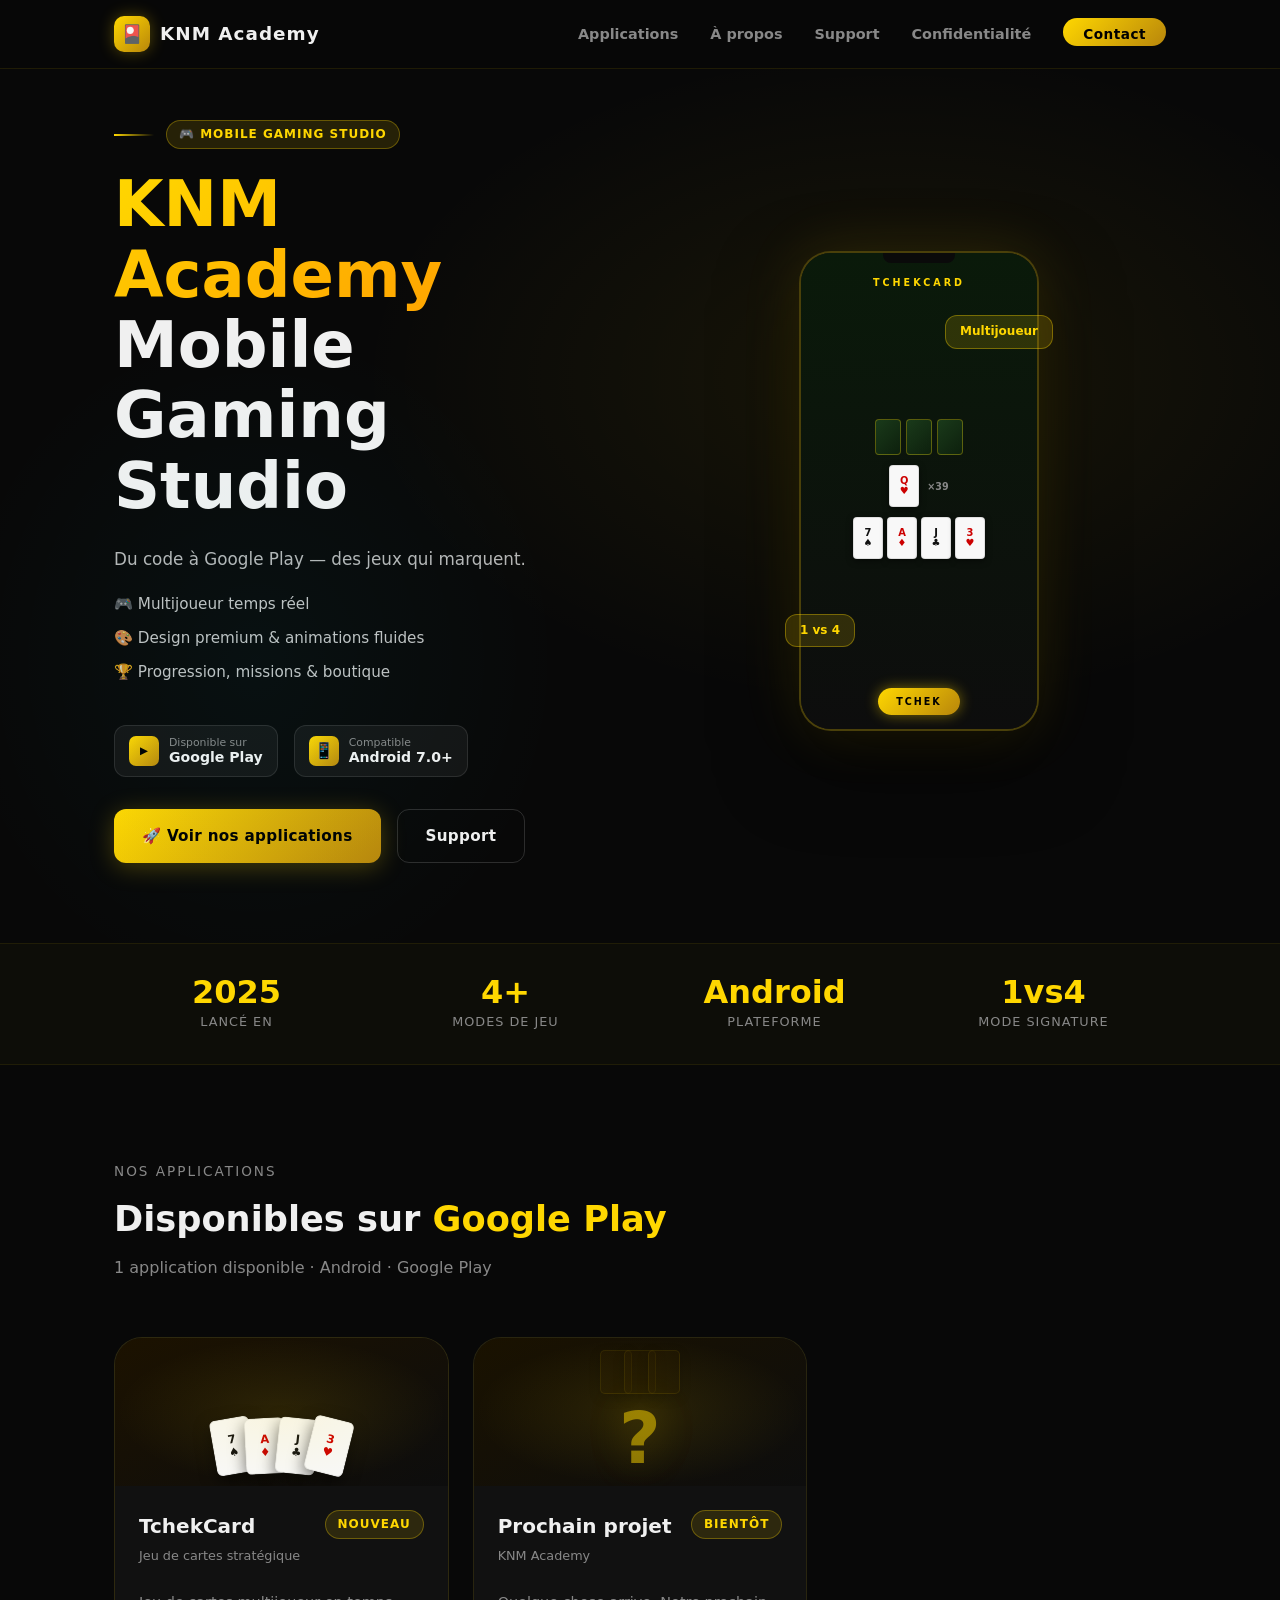
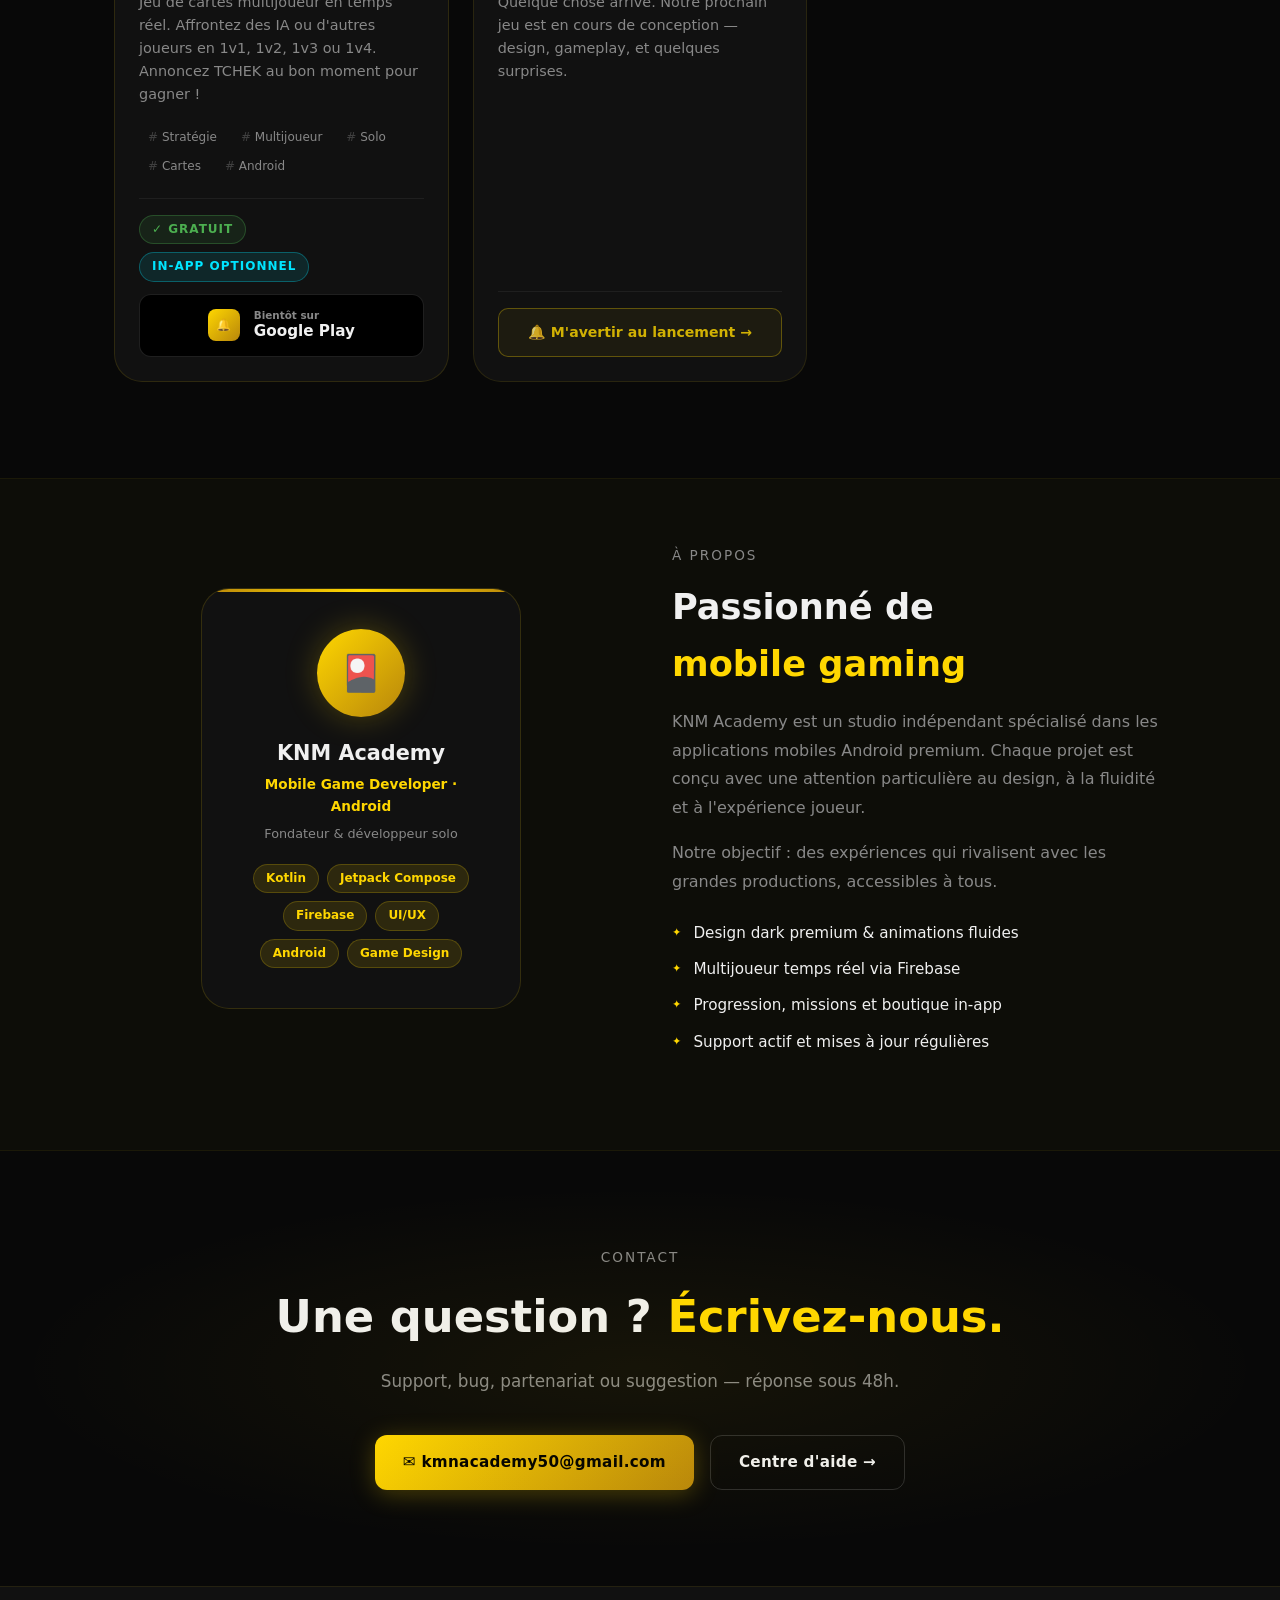
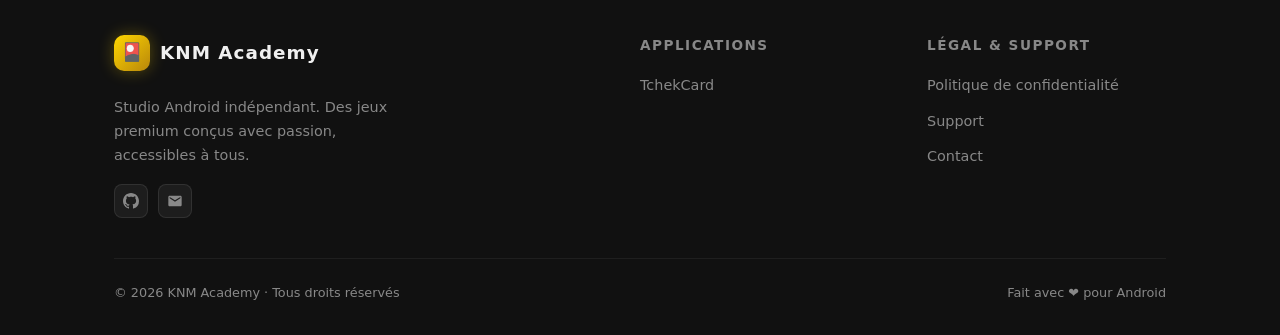
==== commit 2ba57926: "Add files via upload" ====
--- a/index.html
+++ b/index.html
@@ -7,9 +7,17 @@
   <meta name="description" content="KNM Academy — Studio de développement Android. Découvrez TchekCard, le jeu de cartes stratégique multijoueur." />
   <meta name="author" content="KNM Academy" />
   <meta property="og:title" content="KNM Academy — Mobile Gaming Studio" />
-  <meta property="og:description" content="Applications mobiles premium — Android" />
+  <meta property="og:description" content="Applications mobiles premium — Android. Découvrez TchekCard, jeu de cartes multijoueur." />
   <meta property="og:type" content="website" />
-  <meta property="og:url" content="https://mkamdem.dev" />
+  <meta property="og:url" content="https://knm-academy.github.io/KNM-Academy/" />
+  <meta property="og:image" content="https://knm-academy.github.io/KNM-Academy/og-image.png" />
+  <meta property="og:image:width" content="1200" />
+  <meta property="og:image:height" content="630" />
+  <meta name="twitter:card" content="summary_large_image" />
+  <meta name="twitter:title" content="KNM Academy — Mobile Gaming Studio" />
+  <meta name="twitter:description" content="Applications mobiles premium — Android. Découvrez TchekCard." />
+  <meta name="twitter:image" content="https://knm-academy.github.io/KNM-Academy/og-image.png" />
+  <meta name="theme-color" content="#080808" />
   <link rel="icon" href="data:image/svg+xml,<svg xmlns='http://www.w3.org/2000/svg' viewBox='0 0 100 100'><text y='.9em' font-size='90'>🎴</text></svg>" />
   <link rel="stylesheet" href="style.css" />
 </head>
@@ -199,10 +207,10 @@
                 <span class="badge badge-green">✓ Gratuit</span>
                 <span class="badge badge-cyan">In-app optionnel</span>
               </div>
-              <a href="#" class="play-store-btn play-store-full">
-                <span class="gp-arrow">▶</span>
+              <a href="mailto:kmnacademy50@gmail.com?subject=Notification%20%E2%80%94%20Lancement%20TchekCard&body=Pr%C3%A9venez-moi%20quand%20TchekCard%20sera%20disponible%20sur%20Google%20Play." class="play-store-btn play-store-full" aria-label="Être prévenu du lancement de TchekCard sur Google Play">
+                <span class="gp-arrow">🔔</span>
                 <div>
-                  <div class="gp-sub">Télécharger sur</div>
+                  <div class="gp-sub">Bientôt sur</div>
                   <div class="gp-main">Google Play</div>
                 </div>
               </a>
@@ -309,11 +317,11 @@
           </a>
           <p>Studio Android indépendant. Des jeux premium conçus avec passion, accessibles à tous.</p>
           <div class="footer-social">
-            <a href="https://github.com/mkamdem" class="social-link" aria-label="GitHub" target="_blank" rel="noopener">
+            <a href="https://github.com/KNM-Academy" class="social-link" aria-label="GitHub KNM Academy" target="_blank" rel="noopener">
               <svg width="16" height="16" viewBox="0 0 24 24" fill="currentColor"><path d="M12 0C5.37 0 0 5.37 0 12c0 5.31 3.435 9.795 8.205 11.385.6.105.825-.255.825-.57 0-.285-.015-1.23-.015-2.235-3.015.555-3.795-.735-4.035-1.41-.135-.345-.72-1.41-1.23-1.695-.42-.225-1.02-.78-.015-.795.945-.015 1.62.87 1.845 1.23 1.08 1.815 2.805 1.305 3.495.99.105-.78.42-1.305.765-1.605-2.67-.3-5.46-1.335-5.46-5.925 0-1.305.465-2.385 1.23-3.225-.12-.3-.54-1.53.12-3.18 0 0 1.005-.315 3.3 1.23.96-.27 1.98-.405 3-.405s2.04.135 3 .405c2.295-1.56 3.3-1.23 3.3-1.23.66 1.65.24 2.88.12 3.18.765.84 1.23 1.905 1.23 3.225 0 4.605-2.805 5.625-5.475 5.925.435.375.81 1.095.81 2.22 0 1.605-.015 2.895-.015 3.3 0 .315.225.69.825.57A12.02 12.02 0 0 0 24 12c0-6.63-5.37-12-12-12z"/></svg>
             </a>
-            <a href="https://linkedin.com/in/mkamdem" class="social-link" aria-label="LinkedIn" target="_blank" rel="noopener">
-              <svg width="16" height="16" viewBox="0 0 24 24" fill="currentColor"><path d="M20.447 20.452h-3.554v-5.569c0-1.328-.027-3.037-1.852-3.037-1.853 0-2.136 1.445-2.136 2.939v5.667H9.351V9h3.414v1.561h.046c.477-.9 1.637-1.85 3.37-1.85 3.601 0 4.267 2.37 4.267 5.455v6.286zM5.337 7.433a2.062 2.062 0 0 1-2.063-2.065 2.064 2.064 0 1 1 2.063 2.065zm1.782 13.019H3.555V9h3.564v11.452zM22.225 0H1.771C.792 0 0 .774 0 1.729v20.542C0 23.227.792 24 1.771 24h20.451C23.2 24 24 23.227 24 22.271V1.729C24 .774 23.2 0 22.222 0h.003z"/></svg>
+            <a href="mailto:kmnacademy50@gmail.com" class="social-link" aria-label="Email KNM Academy">
+              <svg width="16" height="16" viewBox="0 0 24 24" fill="currentColor"><path d="M20 4H4c-1.1 0-2 .9-2 2v12c0 1.1.9 2 2 2h16c1.1 0 2-.9 2-2V6c0-1.1-.9-2-2-2zm0 4l-8 5-8-5V6l8 5 8-5v2z"/></svg>
             </a>
           </div>
         </div>
@@ -333,7 +341,7 @@
         </div>
       </div>
       <div class="footer-bottom">
-        <span>© 2026 KNM Academy · mkamdem.dev · Tous droits réservés</span>
+        <span>© 2026 KNM Academy · Tous droits réservés</span>
         <span>Fait avec ❤️ pour Android</span>
       </div>
     </div>
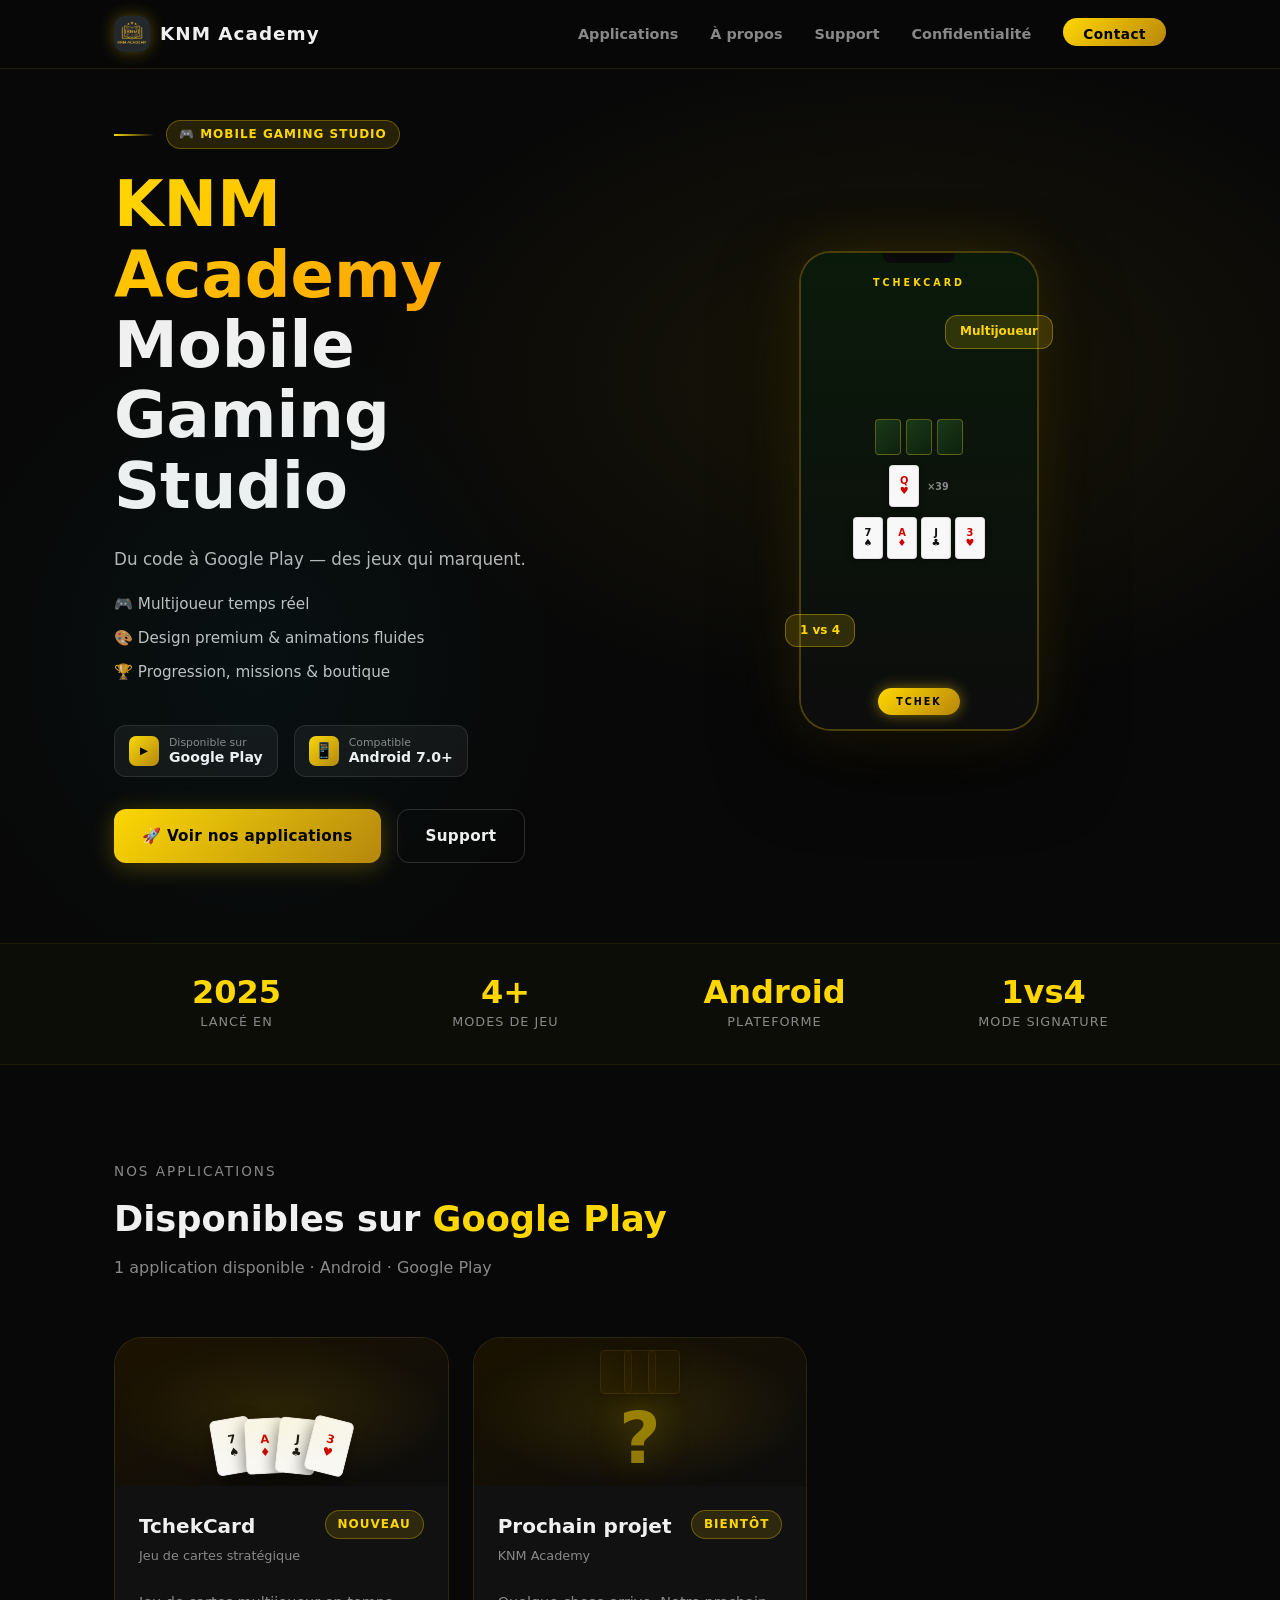
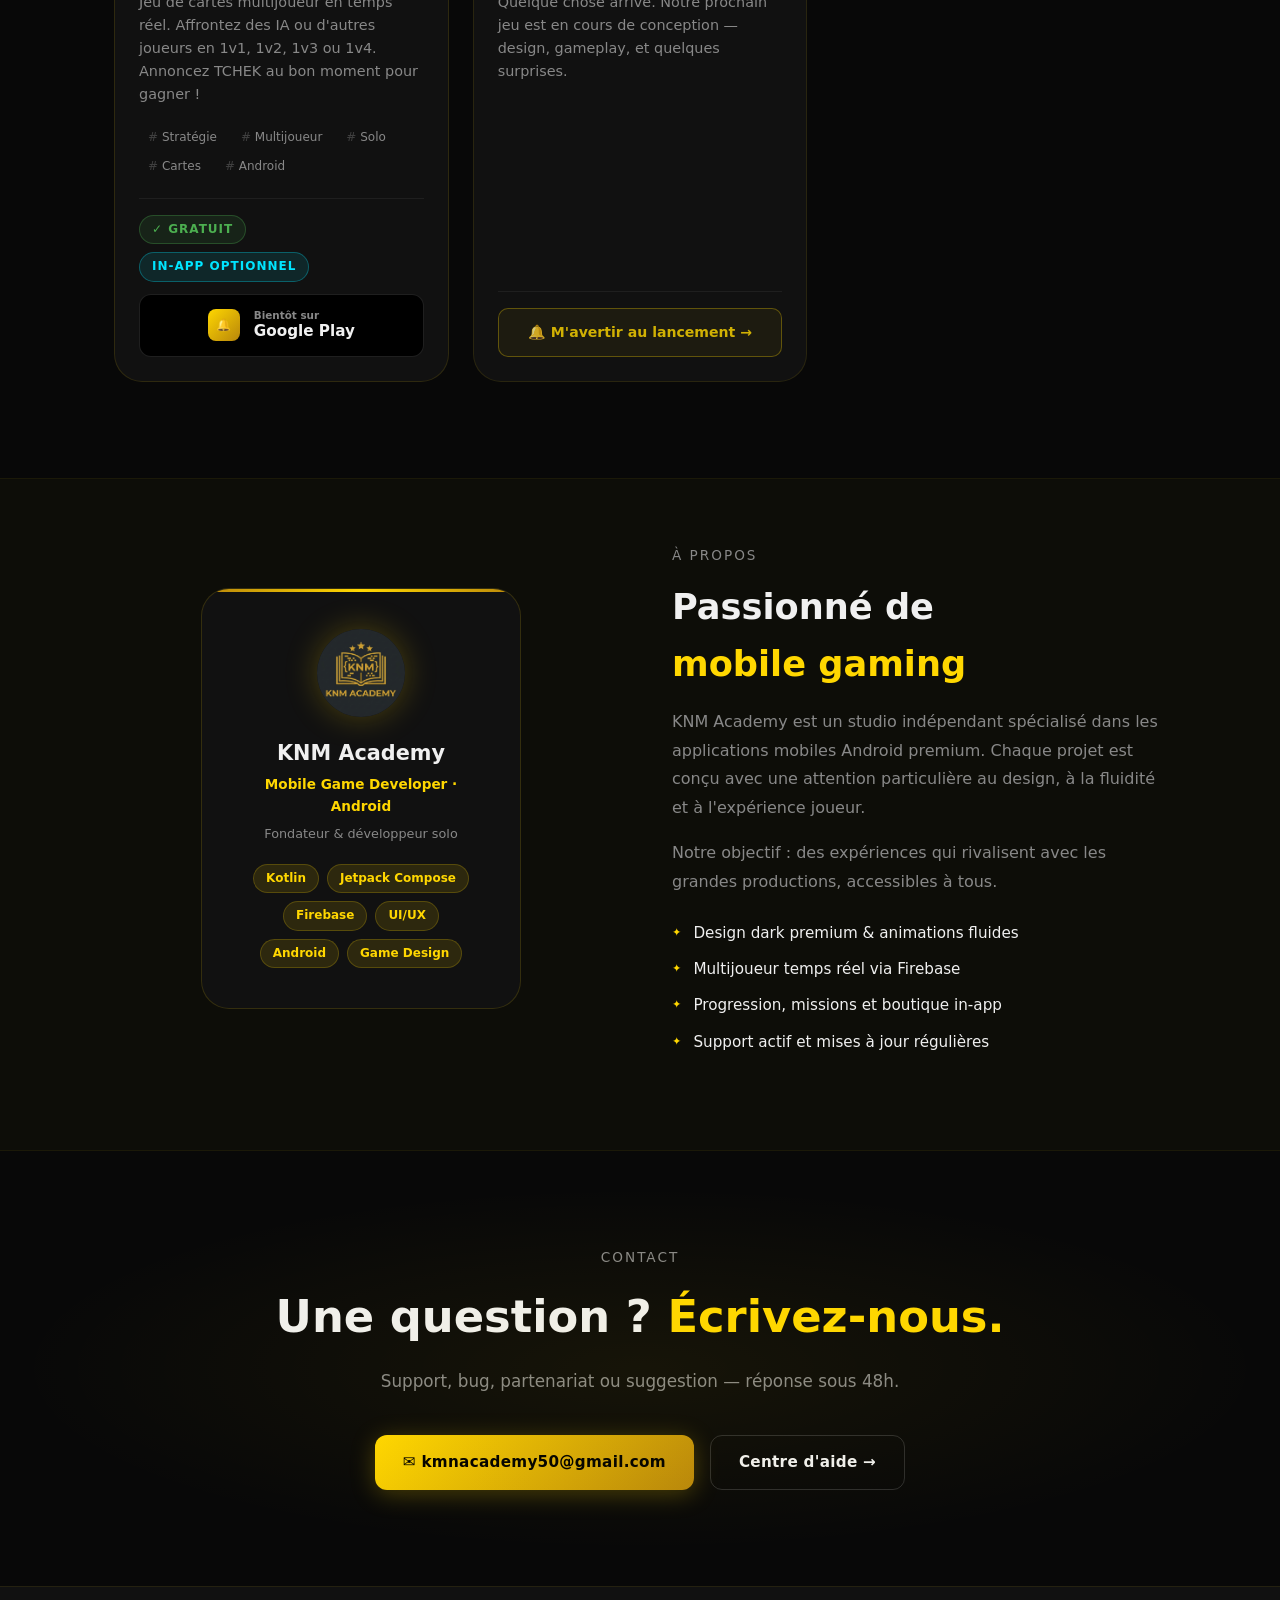
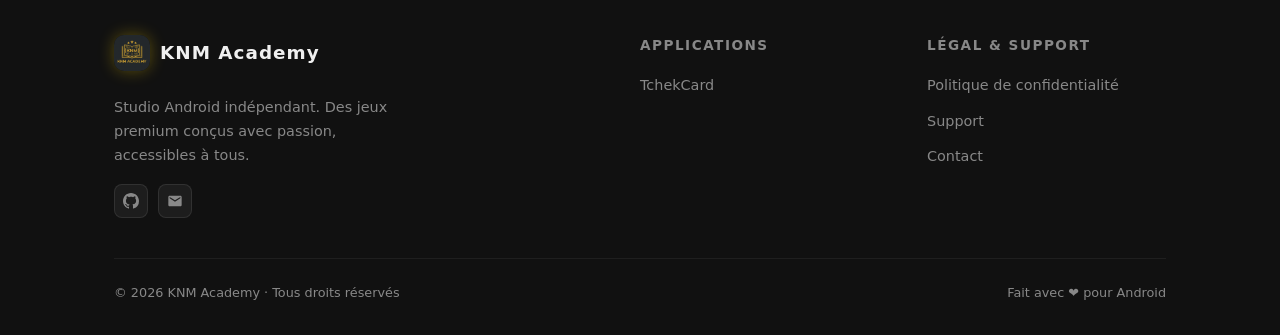
==== commit fbfb3f59: "Add files via upload" ====
--- a/index.html
+++ b/index.html
@@ -18,7 +18,8 @@
   <meta name="twitter:description" content="Applications mobiles premium — Android. Découvrez TchekCard." />
   <meta name="twitter:image" content="https://knm-academy.github.io/KNM-Academy/og-image.png" />
   <meta name="theme-color" content="#080808" />
-  <link rel="icon" href="data:image/svg+xml,<svg xmlns='http://www.w3.org/2000/svg' viewBox='0 0 100 100'><text y='.9em' font-size='90'>🎴</text></svg>" />
+  <link rel="icon" type="image/png" href="logo.png" />
+  <link rel="apple-touch-icon" href="logo.png" />
   <link rel="stylesheet" href="style.css" />
 </head>
 <body>
@@ -27,7 +28,7 @@
   <nav id="navbar">
     <div class="container nav-inner">
       <a href="index.html" class="nav-logo">
-        <div class="logo-icon">🎴</div>
+        <div class="logo-icon" style="background:none;box-shadow:0 0 16px rgba(255,215,0,.3);overflow:hidden;padding:0;"><img src="logo.png" alt="KNM Academy" style="width:100%;height:100%;object-fit:cover;display:block;"/></div>
         KNM Academy
       </a>
       <ul class="nav-links" id="navLinks">
@@ -258,7 +259,7 @@
       <div class="about-grid">
         <div class="about-visual">
           <div class="dev-card">
-            <div class="dev-avatar">🎴</div>
+            <div class="dev-avatar" style="background:none;overflow:hidden;padding:0;"><img src="logo.png" alt="KNM Academy logo" style="width:100%;height:100%;object-fit:cover;display:block;"/></div>
             <div class="dev-name">KNM Academy</div>
             <div class="dev-role">Mobile Game Developer · Android</div>
             <div class="dev-bio">Fondateur &amp; développeur solo</div>
@@ -312,7 +313,7 @@
       <div class="footer-grid">
         <div class="footer-brand">
           <a href="index.html" class="nav-logo" style="margin-bottom:12px;display:inline-flex;">
-            <div class="logo-icon">🎴</div>
+            <div class="logo-icon" style="background:none;box-shadow:0 0 16px rgba(255,215,0,.3);overflow:hidden;padding:0;"><img src="logo.png" alt="KNM Academy" style="width:100%;height:100%;object-fit:cover;display:block;"/></div>
             KNM Academy
           </a>
           <p>Studio Android indépendant. Des jeux premium conçus avec passion, accessibles à tous.</p>
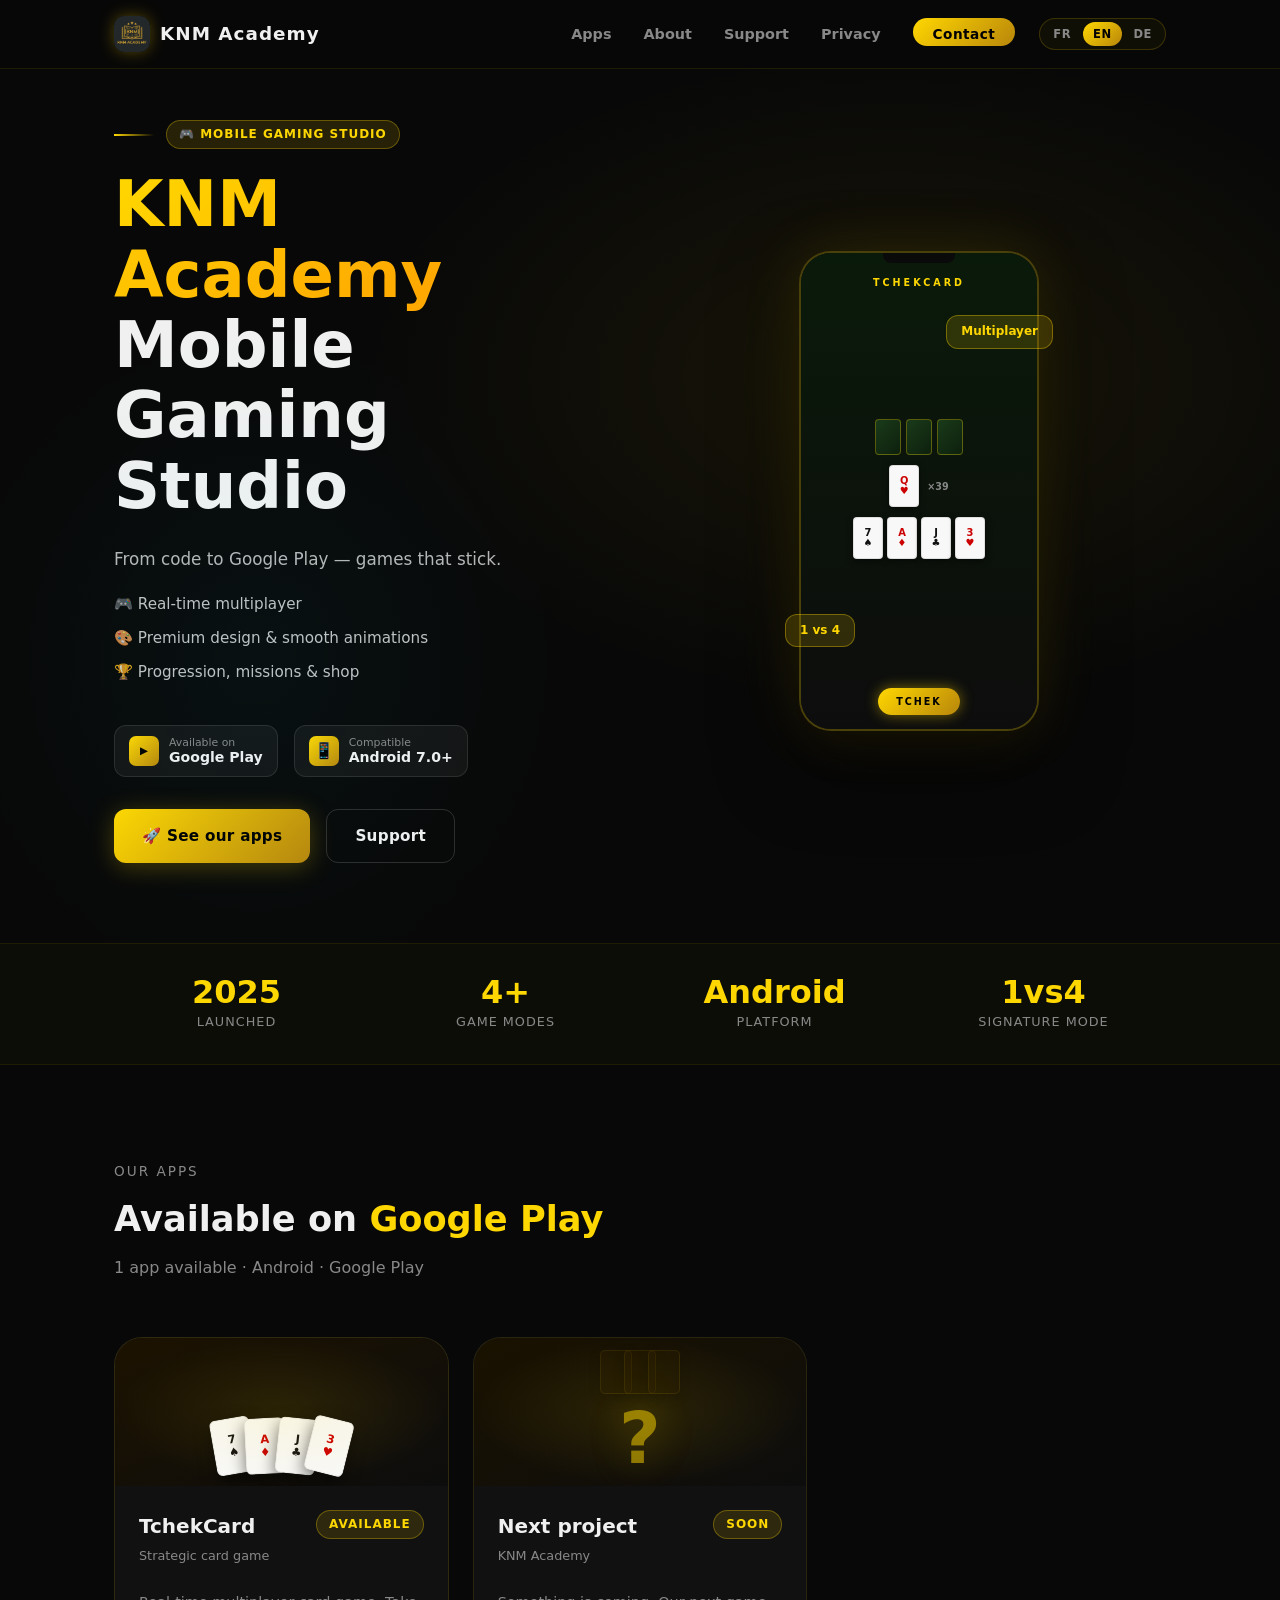
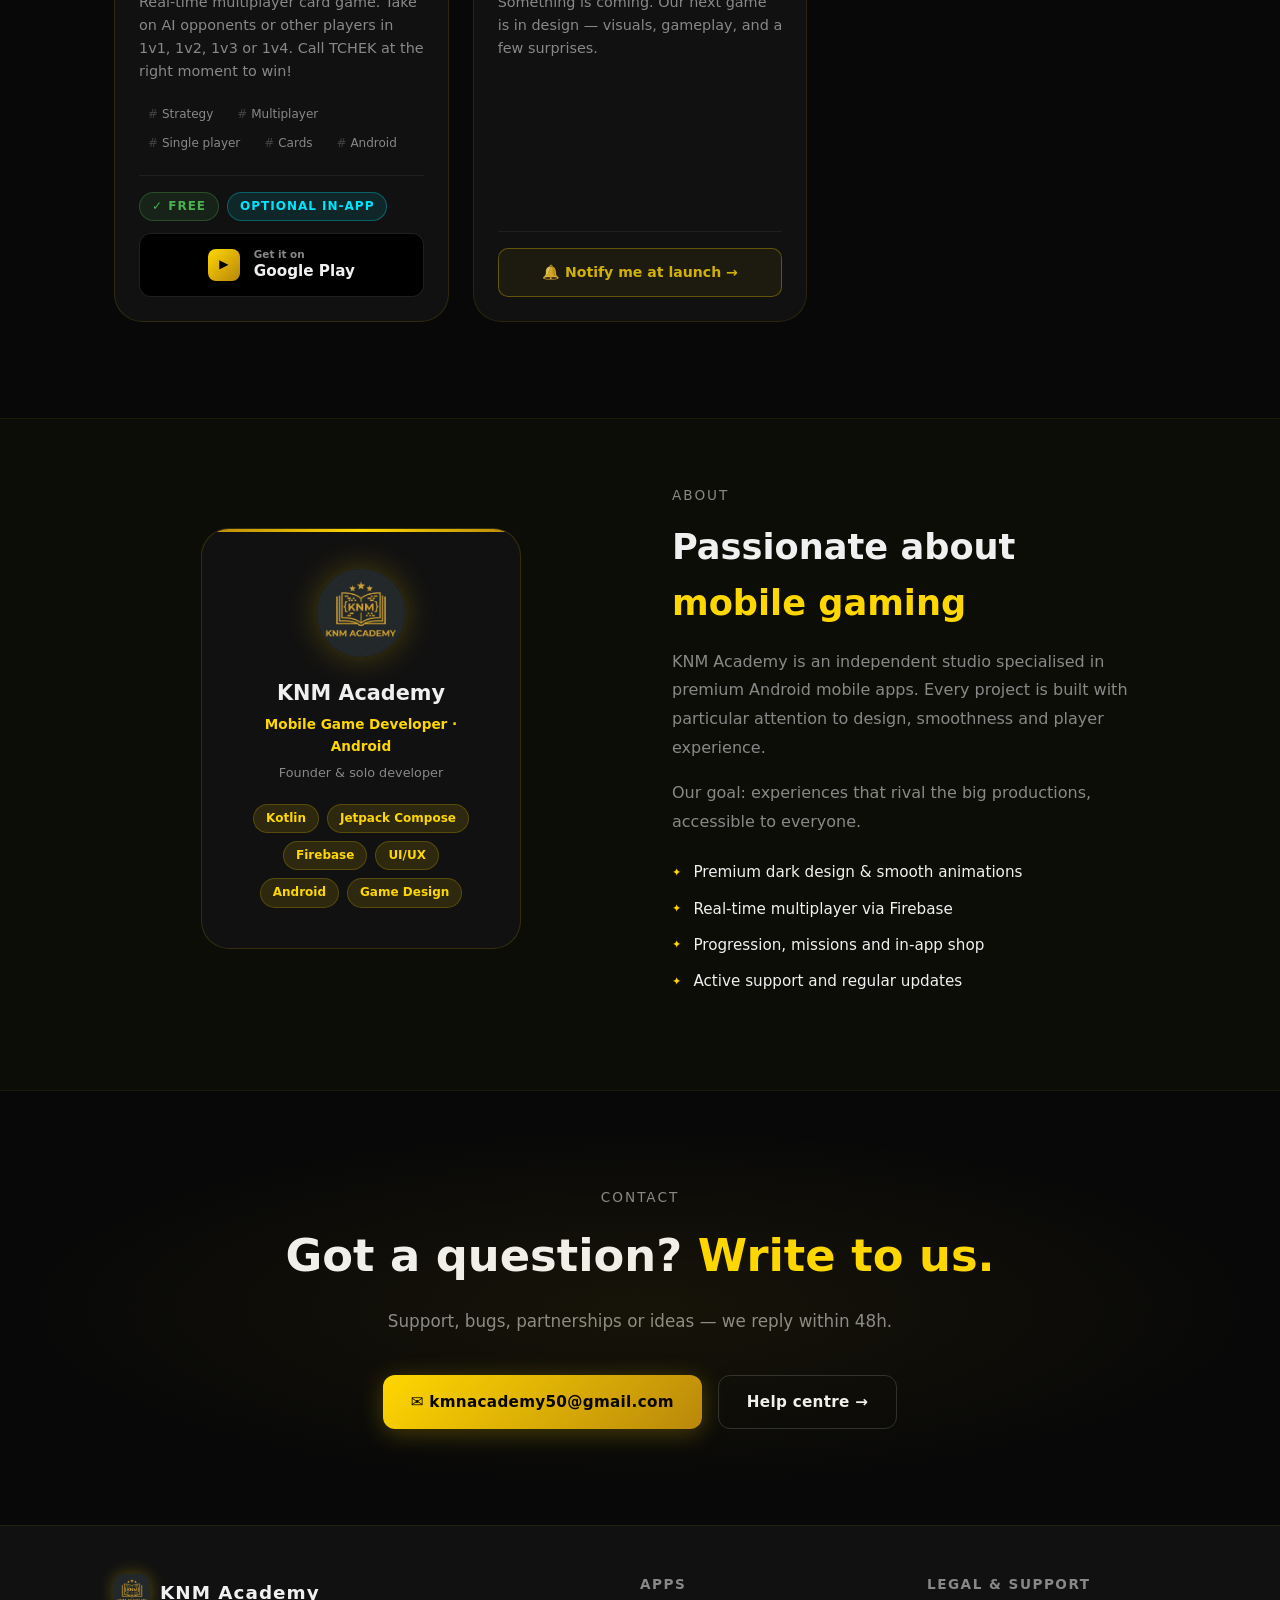
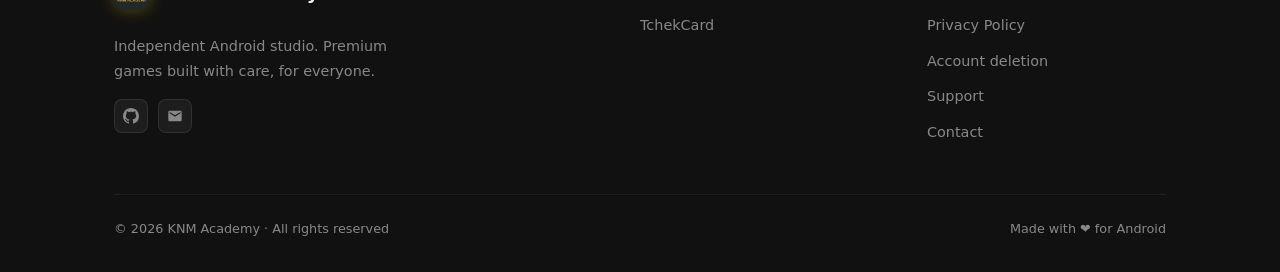
==== commit b19bba13: "Serve every page in French, English and German from one source The site is the destination for a Pla" ====
--- a/index.html
+++ b/index.html
@@ -3,26 +3,26 @@
 <head>
   <meta charset="UTF-8" />
   <meta name="viewport" content="width=device-width, initial-scale=1.0" />
-  <title>KNM Academy — Mobile Gaming Studio</title>
-  <meta name="description" content="KNM Academy — Studio de développement Android. Découvrez TchekCard, le jeu de cartes stratégique multijoueur." />
+  <title>KNM Academy — Studio de jeux mobiles</title>
+  <meta name="description" data-i18n-attr="content:home.desc" content="KNM Academy — Studio de développement Android. Découvrez TchekCard, le jeu de cartes stratégique multijoueur." />
   <meta name="author" content="KNM Academy" />
-  <meta property="og:title" content="KNM Academy — Mobile Gaming Studio" />
-  <meta property="og:description" content="Applications mobiles premium — Android. Découvrez TchekCard, jeu de cartes multijoueur." />
+  <meta property="og:title" data-i18n-attr="content:home.title" content="KNM Academy — Studio de jeux mobiles" />
+  <meta property="og:description" data-i18n-attr="content:home.ogDesc" content="Applications mobiles premium — Android. Découvrez TchekCard, jeu de cartes multijoueur." />
   <meta property="og:type" content="website" />
   <meta property="og:url" content="https://knm-academy.github.io/KNM-Academy/" />
   <meta property="og:image" content="https://knm-academy.github.io/KNM-Academy/og-image.png" />
   <meta property="og:image:width" content="1200" />
   <meta property="og:image:height" content="630" />
   <meta name="twitter:card" content="summary_large_image" />
-  <meta name="twitter:title" content="KNM Academy — Mobile Gaming Studio" />
-  <meta name="twitter:description" content="Applications mobiles premium — Android. Découvrez TchekCard." />
+  <meta name="twitter:title" data-i18n-attr="content:home.title" content="KNM Academy — Studio de jeux mobiles" />
+  <meta name="twitter:description" data-i18n-attr="content:home.ogDesc" content="Applications mobiles premium — Android. Découvrez TchekCard." />
   <meta name="twitter:image" content="https://knm-academy.github.io/KNM-Academy/og-image.png" />
   <meta name="theme-color" content="#080808" />
   <link rel="icon" type="image/png" href="logo.png" />
   <link rel="apple-touch-icon" href="logo.png" />
   <link rel="stylesheet" href="style.css" />
 </head>
-<body>
+<body data-title-key="home.title">
 
   <!-- ── Navigation ─────────────────────────────────────────────────────── -->
   <nav id="navbar">
@@ -31,15 +31,22 @@
         <div class="logo-icon" style="background:none;box-shadow:0 0 16px rgba(255,215,0,.3);overflow:hidden;padding:0;"><img src="logo.png" alt="KNM Academy" style="width:100%;height:100%;object-fit:cover;display:block;"/></div>
         KNM Academy
       </a>
-      <ul class="nav-links" id="navLinks">
-        <li><a href="#apps">Applications</a></li>
-        <li><a href="#about">À propos</a></li>
-        <li><a href="support.html">Support</a></li>
-        <li><a href="privacy-policy.html">Confidentialité</a></li>
-        <li><a href="#contact" class="nav-cta">Contact</a></li>
-      </ul>
-      <div class="nav-hamburger" id="hamburger" aria-label="Menu">
-        <span></span><span></span><span></span>
+      <div class="nav-right">
+        <ul class="nav-links" id="navLinks">
+          <li><a href="#apps" data-i18n="nav.apps">Applications</a></li>
+          <li><a href="#about" data-i18n="nav.about">À propos</a></li>
+          <li><a href="support.html" data-i18n="nav.support">Support</a></li>
+          <li><a href="privacy-policy.html" data-i18n="nav.privacy">Confidentialité</a></li>
+          <li><a href="#contact" class="nav-cta" data-i18n="nav.contact">Contact</a></li>
+        </ul>
+        <div class="lang-switch" role="group" aria-label="Language / Langue / Sprache">
+          <button type="button" class="lang-btn" data-lang="fr">FR</button>
+          <button type="button" class="lang-btn" data-lang="en">EN</button>
+          <button type="button" class="lang-btn" data-lang="de">DE</button>
+        </div>
+        <div class="nav-hamburger" id="hamburger" aria-label="Menu">
+          <span></span><span></span><span></span>
+        </div>
       </div>
     </div>
   </nav>
@@ -53,48 +60,44 @@
         <!-- Left — Text -->
         <div>
           <div class="hero-eyebrow">
-            <span class="badge badge-gold">🎮 Mobile Gaming Studio</span>
-          </div>
-
-          <!-- FIX 1 : titre sémantique — or = nom de marque, pas mot aléatoire -->
-          <h1 class="hero-title">
+            <span class="badge badge-gold" data-i18n="home.badge">🎮 Studio de jeux mobiles</span>
+          </div>
+
+          <h1 class="hero-title" data-i18n="home.heroTitle">
             <span>KNM Academy</span><br/>
-            Mobile Gaming Studio
+            Studio de jeux mobiles
           </h1>
 
-          <!-- FIX 5 : sous-titre court + bullets au lieu d'un paragraphe dense -->
-          <p class="hero-tagline">Du code à Google Play — des jeux qui marquent.</p>
+          <p class="hero-tagline" data-i18n="home.tagline">Du code à Google Play — des jeux qui marquent.</p>
           <ul class="hero-bullets">
-            <li>🎮 Multijoueur temps réel</li>
-            <li>🎨 Design premium &amp; animations fluides</li>
-            <li>🏆 Progression, missions &amp; boutique</li>
+            <li data-i18n="home.b1">🎮 Multijoueur temps réel</li>
+            <li data-i18n="home.b2">🎨 Design premium &amp; animations fluides</li>
+            <li data-i18n="home.b3">🏆 Progression, missions &amp; boutique</li>
           </ul>
 
-          <!-- FIX 7 : social proof — Google Play badge + rating -->
           <div class="social-proof-row">
             <div class="gplay-mockup">
               <span class="gplay-icon">▶</span>
               <div>
-                <div class="gplay-label">Disponible sur</div>
+                <div class="gplay-label" data-i18n="home.availOn">Disponible sur</div>
                 <div class="gplay-store">Google Play</div>
               </div>
             </div>
             <div class="gplay-mockup">
               <span class="gplay-icon" style="font-size:1rem;">📱</span>
               <div>
-                <div class="gplay-label">Compatible</div>
+                <div class="gplay-label" data-i18n="home.compat">Compatible</div>
                 <div class="gplay-store">Android 7.0+</div>
               </div>
             </div>
           </div>
 
           <div class="hero-actions">
-            <a href="#apps" class="btn btn-primary">🚀 Voir nos applications</a>
-            <a href="support.html" class="btn btn-outline">Support</a>
-          </div>
-        </div>
-
-        <!-- FIX 2 & 3 : mockup contrasté + badges sortis du conteneur -->
+            <a href="#apps" class="btn btn-primary" data-i18n="home.ctaApps">🚀 Voir nos applications</a>
+            <a href="support.html" class="btn btn-outline" data-i18n="home.ctaSupport">Support</a>
+          </div>
+        </div>
+
         <div class="hero-visual">
           <div class="mockup-wrapper">
             <div class="app-mockup">
@@ -130,8 +133,7 @@
               </div>
 
             </div>
-            <!-- FIX 3 : badges OUTSIDE mockup → plus d'overflow -->
-            <span class="floating-badge top-right">Multijoueur</span>
+            <span class="floating-badge top-right" data-i18n="home.badgeMulti">Multijoueur</span>
             <span class="floating-badge bottom-left">1 vs 4</span>
           </div>
         </div>
@@ -146,19 +148,19 @@
       <div class="stats-grid">
         <div>
           <div class="stat-num gold">2025</div>
-          <div class="stat-label">Lancé en</div>
+          <div class="stat-label" data-i18n="home.statLaunch">Lancé en</div>
         </div>
         <div>
           <div class="stat-num gold">4+</div>
-          <div class="stat-label">Modes de jeu</div>
+          <div class="stat-label" data-i18n="home.statModes">Modes de jeu</div>
         </div>
         <div>
           <div class="stat-num gold">Android</div>
-          <div class="stat-label">Plateforme</div>
+          <div class="stat-label" data-i18n="home.statPlatform">Plateforme</div>
         </div>
         <div>
           <div class="stat-num gold">1vs4</div>
-          <div class="stat-label">Mode signature</div>
+          <div class="stat-label" data-i18n="home.statSignature">Mode signature</div>
         </div>
       </div>
     </div>
@@ -168,9 +170,9 @@
   <section class="section" id="apps">
     <div class="container">
       <div class="section-header">
-        <p class="sub" style="font-size:.85rem;letter-spacing:2px;text-transform:uppercase;margin-bottom:8px;">Nos Applications</p>
-        <h2 class="section-title">Disponibles sur <span class="gold">Google Play</span></h2>
-        <p class="section-sub">1 application disponible · Android · Google Play</p>
+        <p class="sub" style="font-size:.85rem;letter-spacing:2px;text-transform:uppercase;margin-bottom:8px;" data-i18n="home.appsEyebrow">Nos Applications</p>
+        <h2 class="section-title" data-i18n="home.appsTitle">Disponibles sur <span class="gold">Google Play</span></h2>
+        <p class="section-sub" data-i18n="home.appsSub">1 application disponible · Android · Google Play</p>
       </div>
       <div class="apps-grid">
 
@@ -188,30 +190,34 @@
             <div class="app-card-header">
               <div>
                 <div class="app-name">TchekCard</div>
-                <div class="app-genre">Jeu de cartes stratégique</div>
-              </div>
-              <span class="badge badge-gold">Nouveau</span>
-            </div>
-            <p class="app-desc">
+                <div class="app-genre" data-i18n="home.tcGenre">Jeu de cartes stratégique</div>
+              </div>
+              <span class="badge badge-gold" data-i18n="home.tcBadge">Disponible</span>
+            </div>
+            <p class="app-desc" data-i18n="home.tcDesc">
               Jeu de cartes multijoueur en temps réel. Affrontez des IA ou d'autres joueurs
               en 1v1, 1v2, 1v3 ou 1v4. Annoncez TCHEK au bon moment pour gagner !
             </p>
             <div class="app-tags">
-              <span class="app-tag">Stratégie</span>
-              <span class="app-tag">Multijoueur</span>
-              <span class="app-tag">Solo</span>
-              <span class="app-tag">Cartes</span>
-              <span class="app-tag">Android</span>
+              <span class="app-tag" data-i18n="home.tagStrategy">Stratégie</span>
+              <span class="app-tag" data-i18n="home.tagMulti">Multijoueur</span>
+              <span class="app-tag" data-i18n="home.tagSolo">Solo</span>
+              <span class="app-tag" data-i18n="home.tagCards">Cartes</span>
+              <span class="app-tag" data-i18n="home.tagAndroid">Android</span>
             </div>
             <div class="app-card-footer">
               <div style="display:flex;gap:8px;flex-wrap:wrap;margin-bottom:12px;">
-                <span class="badge badge-green">✓ Gratuit</span>
-                <span class="badge badge-cyan">In-app optionnel</span>
-              </div>
-              <a href="mailto:kmnacademy50@gmail.com?subject=Notification%20%E2%80%94%20Lancement%20TchekCard&body=Pr%C3%A9venez-moi%20quand%20TchekCard%20sera%20disponible%20sur%20Google%20Play." class="play-store-btn play-store-full" aria-label="Être prévenu du lancement de TchekCard sur Google Play">
-                <span class="gp-arrow">🔔</span>
+                <span class="badge badge-green" data-i18n="home.free">✓ Gratuit</span>
+                <span class="badge badge-cyan" data-i18n="home.iap">In-app optionnel</span>
+              </div>
+              <a href="https://play.google.com/store/apps/details?id=com.mkamdem.tchekcard"
+                 data-play-link
+                 target="_blank" rel="noopener"
+                 class="play-store-btn play-store-full"
+                 data-i18n-attr="aria-label:home.getAria">
+                <span class="gp-arrow">▶</span>
                 <div>
-                  <div class="gp-sub">Bientôt sur</div>
+                  <div class="gp-sub" data-i18n="home.getOn">Télécharger sur</div>
                   <div class="gp-main">Google Play</div>
                 </div>
               </a>
@@ -232,17 +238,20 @@
           <div class="app-card-body">
             <div class="app-card-header">
               <div>
-                <div class="app-name">Prochain projet</div>
+                <div class="app-name" data-i18n="home.soonName">Prochain projet</div>
                 <div class="app-genre">KNM Academy</div>
               </div>
-              <span class="badge badge-gold">Bientôt</span>
-            </div>
-            <p class="app-desc">
+              <span class="badge badge-gold" data-i18n="home.soonBadge">Bientôt</span>
+            </div>
+            <p class="app-desc" data-i18n="home.soonDesc">
               Quelque chose arrive. Notre prochain jeu est en cours de conception —
               design, gameplay, et quelques surprises.
             </p>
             <div class="app-card-footer">
-              <a href="mailto:kmnacademy50@gmail.com?subject=Notification — Prochain jeu KNM Academy" class="notify-btn">
+              <a href="mailto:kmnacademy50@gmail.com?subject=Notification%20%E2%80%94%20Prochain%20jeu%20KNM%20Academy"
+                 class="notify-btn"
+                 data-i18n="home.notify"
+                 data-i18n-attr="href:home.notifyHref">
                 🔔 M'avertir au lancement →
               </a>
             </div>
@@ -261,8 +270,8 @@
           <div class="dev-card">
             <div class="dev-avatar" style="background:none;overflow:hidden;padding:0;"><img src="logo.png" alt="KNM Academy logo" style="width:100%;height:100%;object-fit:cover;display:block;"/></div>
             <div class="dev-name">KNM Academy</div>
-            <div class="dev-role">Mobile Game Developer · Android</div>
-            <div class="dev-bio">Fondateur &amp; développeur solo</div>
+            <div class="dev-role" data-i18n="home.devRole">Développeur de jeux mobiles · Android</div>
+            <div class="dev-bio" data-i18n="home.devBio">Fondateur &amp; développeur solo</div>
             <div class="dev-skills">
               <span class="skill-tag">Kotlin</span>
               <span class="skill-tag">Jetpack Compose</span>
@@ -274,16 +283,16 @@
           </div>
         </div>
         <div class="about-content">
-          <p class="sub" style="font-size:.85rem;letter-spacing:2px;text-transform:uppercase;margin-bottom:12px;">À propos</p>
-          <h2 class="section-title">Passionné de <span class="gold" style="white-space:nowrap;">mobile gaming</span></h2>
-          <p style="color:var(--text-sub);font-size:1rem;line-height:1.8;margin:16px 0;">
+          <p class="sub" style="font-size:.85rem;letter-spacing:2px;text-transform:uppercase;margin-bottom:12px;" data-i18n="home.aboutEyebrow">À propos</p>
+          <h2 class="section-title" data-i18n="home.aboutTitle">Passionné de <span class="gold" style="white-space:nowrap;">mobile gaming</span></h2>
+          <p style="color:var(--text-sub);font-size:1rem;line-height:1.8;margin:16px 0;" data-i18n="home.aboutP1">
             KNM Academy est un studio indépendant spécialisé dans les applications mobiles Android premium.
             Chaque projet est conçu avec une attention particulière au design, à la fluidité et à l'expérience joueur.
           </p>
-          <p style="color:var(--text-sub);font-size:1rem;line-height:1.8;margin-bottom:24px;">
+          <p style="color:var(--text-sub);font-size:1rem;line-height:1.8;margin-bottom:24px;" data-i18n="home.aboutP2">
             Notre objectif : des expériences qui rivalisent avec les grandes productions, accessibles à tous.
           </p>
-          <ul class="feature-list">
+          <ul class="feature-list" data-i18n="home.features">
             <li>Design dark premium &amp; animations fluides</li>
             <li>Multijoueur temps réel via Firebase</li>
             <li>Progression, missions et boutique in-app</li>
@@ -297,12 +306,12 @@
   <!-- ── CTA / Contact ──────────────────────────────────────────────────── -->
   <section class="cta-section" id="contact">
     <div class="container">
-      <p class="sub" style="font-size:.85rem;letter-spacing:2px;text-transform:uppercase;margin-bottom:12px;">Contact</p>
-      <h2 class="cta-title">Une question ? <span class="gold">Écrivez-nous.</span></h2>
-      <p class="cta-desc">Support, bug, partenariat ou suggestion — réponse sous 48h.</p>
+      <p class="sub" style="font-size:.85rem;letter-spacing:2px;text-transform:uppercase;margin-bottom:12px;" data-i18n="home.contactEyebrow">Contact</p>
+      <h2 class="cta-title" data-i18n="home.ctaTitle">Une question ? <span class="gold">Écrivez-nous.</span></h2>
+      <p class="cta-desc" data-i18n="home.ctaDesc">Support, bug, partenariat ou suggestion — réponse sous 48h.</p>
       <div style="display:flex;gap:16px;justify-content:center;flex-wrap:wrap;">
         <a href="mailto:kmnacademy50@gmail.com" class="btn btn-primary">✉️ kmnacademy50@gmail.com</a>
-        <a href="support.html" class="btn btn-outline">Centre d'aide →</a>
+        <a href="support.html" class="btn btn-outline" data-i18n="home.helpCenter">Centre d'aide →</a>
       </div>
     </div>
   </section>
@@ -316,7 +325,7 @@
             <div class="logo-icon" style="background:none;box-shadow:0 0 16px rgba(255,215,0,.3);overflow:hidden;padding:0;"><img src="logo.png" alt="KNM Academy" style="width:100%;height:100%;object-fit:cover;display:block;"/></div>
             KNM Academy
           </a>
-          <p>Studio Android indépendant. Des jeux premium conçus avec passion, accessibles à tous.</p>
+          <p data-i18n="footer.brand">Studio Android indépendant. Des jeux premium conçus avec passion, accessibles à tous.</p>
           <div class="footer-social">
             <a href="https://github.com/KNM-Academy" class="social-link" aria-label="GitHub KNM Academy" target="_blank" rel="noopener">
               <svg width="16" height="16" viewBox="0 0 24 24" fill="currentColor"><path d="M12 0C5.37 0 0 5.37 0 12c0 5.31 3.435 9.795 8.205 11.385.6.105.825-.255.825-.57 0-.285-.015-1.23-.015-2.235-3.015.555-3.795-.735-4.035-1.41-.135-.345-.72-1.41-1.23-1.695-.42-.225-1.02-.78-.015-.795.945-.015 1.62.87 1.845 1.23 1.08 1.815 2.805 1.305 3.495.99.105-.78.42-1.305.765-1.605-2.67-.3-5.46-1.335-5.46-5.925 0-1.305.465-2.385 1.23-3.225-.12-.3-.54-1.53.12-3.18 0 0 1.005-.315 3.3 1.23.96-.27 1.98-.405 3-.405s2.04.135 3 .405c2.295-1.56 3.3-1.23 3.3-1.23.66 1.65.24 2.88.12 3.18.765.84 1.23 1.905 1.23 3.225 0 4.605-2.805 5.625-5.475 5.925.435.375.81 1.095.81 2.22 0 1.605-.015 2.895-.015 3.3 0 .315.225.69.825.57A12.02 12.02 0 0 0 24 12c0-6.63-5.37-12-12-12z"/></svg>
@@ -327,27 +336,29 @@
           </div>
         </div>
         <div class="footer-col">
-          <h4>Applications</h4>
+          <h4 data-i18n="footer.colApps">Applications</h4>
           <ul>
             <li><a href="#apps">TchekCard</a></li>
           </ul>
         </div>
         <div class="footer-col">
-          <h4>Légal &amp; Support</h4>
+          <h4 data-i18n="footer.colLegal">Légal &amp; Support</h4>
           <ul>
-            <li><a href="privacy-policy.html">Politique de confidentialité</a></li>
-            <li><a href="support.html">Support</a></li>
-            <li><a href="mailto:kmnacademy50@gmail.com">Contact</a></li>
+            <li><a href="privacy-policy.html" data-i18n="footer.privacy">Politique de confidentialité</a></li>
+            <li><a href="delete-account.html" data-i18n="footer.delete">Suppression de compte</a></li>
+            <li><a href="support.html" data-i18n="footer.support">Support</a></li>
+            <li><a href="mailto:kmnacademy50@gmail.com" data-i18n="footer.contact">Contact</a></li>
           </ul>
         </div>
       </div>
       <div class="footer-bottom">
-        <span>© 2026 KNM Academy · Tous droits réservés</span>
-        <span>Fait avec ❤️ pour Android</span>
+        <span data-i18n="footer.rights">© 2026 KNM Academy · Tous droits réservés</span>
+        <span data-i18n="footer.made">Fait avec ❤️ pour Android</span>
       </div>
     </div>
   </footer>
 
+  <script src="i18n.js"></script>
   <script>
     const hamburger = document.getElementById('hamburger');
     const navLinks  = document.getElementById('navLinks');
--- a/style.css
+++ b/style.css
@@ -980,6 +980,42 @@
 }
 .contact-card h3 { font-size: 1.3rem; font-weight: 800; margin-bottom: 8px; }
 .contact-card p { color: var(--text-sub); margin-bottom: 24px; }
+
+/* ── Sélecteur de langue ──────────────────────────────────────────────────── */
+/* Hors de .nav-links : reste visible sur mobile, où le menu se replie. */
+.nav-right { display: flex; align-items: center; gap: 24px; }
+
+.lang-switch {
+  display: flex;
+  align-items: center;
+  gap: 2px;
+  padding: 3px;
+  border: 1px solid rgba(255,215,0,.18);
+  border-radius: 999px;
+  background: rgba(255,215,0,.04);
+}
+
+.lang-btn {
+  appearance: none;
+  -webkit-appearance: none;
+  border: 0;
+  background: transparent;
+  color: var(--text-sub);
+  font-family: inherit;
+  font-size: .72rem;
+  font-weight: 700;
+  letter-spacing: .5px;
+  padding: 5px 10px;
+  border-radius: 999px;
+  cursor: pointer;
+  transition: background .2s, color .2s;
+}
+.lang-btn:hover { color: var(--gold); }
+.lang-btn.active {
+  background: linear-gradient(135deg, var(--gold), var(--gold-dark));
+  color: #000;
+}
+.lang-btn:focus-visible { outline: 2px solid var(--gold); outline-offset: 2px; }
 
 /* ── Responsive ───────────────────────────────────────────────────────────── */
 @media (max-width: 900px) {
@@ -1010,4 +1046,6 @@
   .footer-bottom { flex-direction: column; gap: 8px; text-align: center; }
   .hero-actions { flex-direction: column; }
   .btn { justify-content: center; }
-}
+  .nav-right { gap: 12px; }
+  .lang-btn { padding: 5px 8px; font-size: .68rem; }
+}
